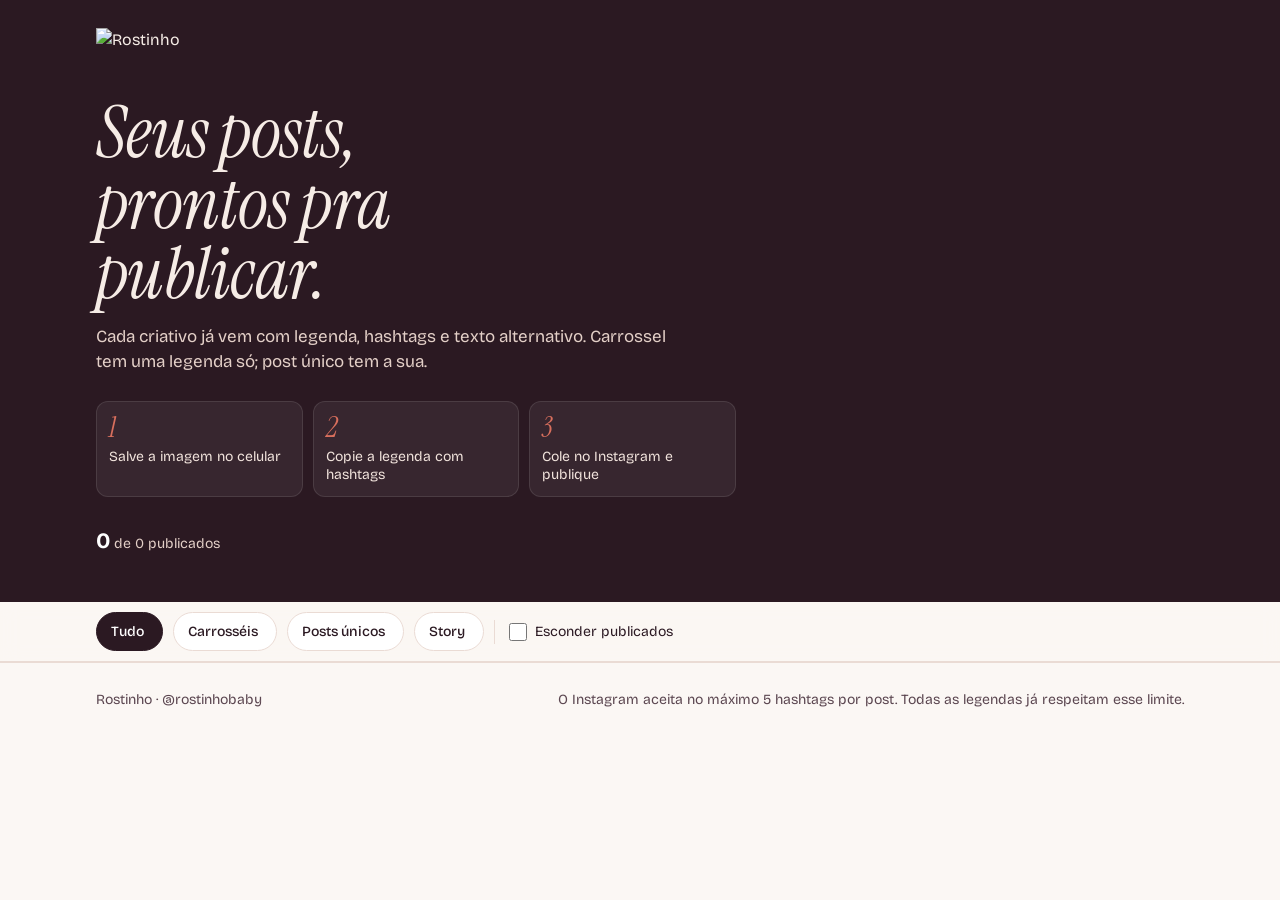
==== src/template.html @ 1737c858 "Central de posts do Rostinho Co-Authored-By: Claude Opus 5.5 <noreply@anthropic.com> Claude-Session:" ====
<!doctype html>
<html lang="pt-BR">
<head>
<meta charset="utf-8">
<meta name="viewport" content="width=device-width, initial-scale=1, viewport-fit=cover">
<title>Rostinho · Central de posts</title>
<meta name="description" content="Criativos do Rostinho com legenda, hashtags e download, prontos para publicar no Instagram.">
<meta name="robots" content="noindex">
<meta name="theme-color" content="#2b1922">
<link rel="icon" type="image/png" href="assets/favicon.png">
<link rel="apple-touch-icon" href="assets/icon-180.png">
<meta property="og:title" content="Rostinho · Central de posts">
<meta property="og:description" content="Baixe o criativo, copie a legenda e publique.">
<meta property="og:image" content="img/web/rostinho-02-lancamento.webp">
<link rel="preconnect" href="https://fonts.googleapis.com">
<link rel="preconnect" href="https://fonts.gstatic.com" crossorigin>
<link href="https://fonts.googleapis.com/css2?family=Bricolage+Grotesque:opsz,wght@12..96,400;12..96,500;12..96,700;12..96,800&family=Instrument+Serif:ital@0;1&display=swap" rel="stylesheet">
<style>
:root{
  --ink:#2b1922; --ink-soft:#5b4650; --coral:#d86f5d; --coral-deep:#b8523f;
  --blush:#f3e4de; --paper:#fbf7f4; --card:#ffffff; --line:#eadbd4;
  --lav:#e3ddf0; --butter:#f1e5cb; --sky:#dfe7f0; --cream:#f2ebe2;
  --ok:#3f7a5a;
  --radius-xl:28px; --radius-lg:18px; --radius-md:12px;
  --sans:"Bricolage Grotesque", system-ui, -apple-system, "Segoe UI", sans-serif;
  --serif:"Instrument Serif", Georgia, serif;
}
*{box-sizing:border-box}
html{-webkit-text-size-adjust:100%}
body{margin:0;background:var(--paper);color:var(--ink);font-family:var(--sans);font-size:16px;line-height:1.5;-webkit-font-smoothing:antialiased}
img{display:block;max-width:100%}
button{font:inherit;color:inherit}
:focus-visible{outline:3px solid var(--coral);outline-offset:2px;border-radius:8px}
.wrap{max-width:1120px;margin:0 auto;padding:0 16px}

/* ---------- topo ---------- */
.hero{background:var(--ink);color:#f6ece6;padding:28px 0 34px;position:relative;overflow:hidden}
.hero .wrap{position:relative}
.hero-logo{width:min(260px,62vw);height:auto}
.hero h1{font-family:var(--serif);font-style:italic;font-weight:400;font-size:clamp(38px,8vw,72px);line-height:.98;letter-spacing:-.01em;margin:26px 0 14px;max-width:14ch}
.hero p.lead{margin:0;max-width:52ch;color:#e3cfc7;font-size:17px}
.steps{list-style:none;padding:0;margin:26px 0 0;display:grid;grid-template-columns:repeat(3,minmax(0,1fr));gap:10px;max-width:640px}
.steps li{background:rgba(255,255,255,.06);border:1px solid rgba(255,255,255,.1);border-radius:var(--radius-md);padding:12px 12px 12px;font-size:14px;line-height:1.3;color:#f1e3dc}
.steps b{display:block;font-family:var(--serif);font-style:italic;font-weight:400;font-size:28px;line-height:1;color:var(--coral);margin-bottom:6px}

.progress{margin-top:28px;max-width:640px}
.progress-top{display:flex;justify-content:space-between;align-items:baseline;gap:12px;font-size:14px;color:#e3cfc7}
.progress-top strong{font-size:22px;color:#fff;font-weight:700}
.dots{display:flex;flex-wrap:wrap;gap:6px;margin-top:10px}
.dots span{width:18px;height:18px;border-radius:50%;background:rgba(255,255,255,.12);transition:background .25s,transform .25s}
.dots span.on{background:var(--coral);transform:scale(1.08)}

/* ---------- barra de filtros ---------- */
.bar{position:sticky;top:0;z-index:20;background:rgba(251,247,244,.92);backdrop-filter:saturate(1.4) blur(10px);-webkit-backdrop-filter:saturate(1.4) blur(10px);border-bottom:1px solid var(--line)}
.bar .wrap{display:flex;align-items:center;gap:10px;padding-top:10px;padding-bottom:10px;overflow-x:auto;scrollbar-width:none}
.bar .wrap::-webkit-scrollbar{display:none}
.chip{flex:none;border:1.5px solid var(--line);background:var(--card);border-radius:999px;padding:8px 14px;font-size:14px;font-weight:500;cursor:pointer;white-space:nowrap}
.chip[aria-pressed="true"]{background:var(--ink);border-color:var(--ink);color:#fff}
.chip .n{opacity:.6;margin-left:4px;font-weight:400}
.sep{flex:none;width:1px;height:24px;background:var(--line)}
.toggle{flex:none;display:flex;align-items:center;gap:8px;font-size:14px;cursor:pointer;white-space:nowrap;padding:6px 4px}
.toggle input{width:18px;height:18px;accent-color:var(--coral);margin:0}

/* ---------- seções ---------- */
main{padding-bottom:80px}
.section{padding-top:44px}
.section-head{display:flex;align-items:baseline;gap:12px;flex-wrap:wrap;margin-bottom:18px}
.section-head h2{font-size:clamp(26px,5vw,38px);line-height:1.05;letter-spacing:-.025em;font-weight:800;margin:0}
.section-head .count{font-family:var(--serif);font-style:italic;font-size:22px;color:var(--coral)}
.section.empty{display:none}

/* ---------- post ---------- */
.post{background:var(--card);border-radius:var(--radius-xl);border:1px solid var(--line);display:grid;grid-template-columns:minmax(0,1fr);overflow:hidden;margin-bottom:22px}
.post[hidden]{display:none}
@media (min-width:860px){
  .post{grid-template-columns:minmax(0,46%) minmax(0,1fr)}
  .post .media{border-right:1px solid var(--line)}
}
.post.is-done .media{opacity:.55}
.post.is-done .done-flag{display:inline-flex}

.media{position:relative;padding:18px;display:flex;flex-direction:column;justify-content:center;gap:12px;transition:background .3s}
.track{display:flex;overflow-x:auto;scroll-snap-type:x mandatory;gap:12px;border-radius:var(--radius-lg);scrollbar-width:none;overscroll-behavior-x:contain}
.track::-webkit-scrollbar{display:none}
.slide{flex:0 0 100%;scroll-snap-align:center;position:relative}
.slide img{width:100%;height:auto;border-radius:var(--radius-lg);box-shadow:0 1px 0 rgba(43,25,34,.06),0 12px 30px -18px rgba(43,25,34,.45);background:#eee}
.post.story .slide img{max-height:72vh;width:auto;margin:0 auto}
.slide-dl{position:absolute;right:10px;top:10px;width:38px;height:38px;border-radius:50%;border:0;background:rgba(255,255,255,.92);display:grid;place-items:center;cursor:pointer;box-shadow:0 4px 14px -6px rgba(0,0,0,.4)}
.slide-dl svg{width:18px;height:18px}
.nav{display:flex;align-items:center;justify-content:space-between;gap:10px}
.nav .pager{display:flex;gap:6px;align-items:center}
.nav .pager i{width:7px;height:7px;border-radius:50%;background:rgba(43,25,34,.22);transition:width .2s,background .2s}
.nav .pager i.cur{width:20px;border-radius:4px;background:var(--ink)}
.nav .ctr{font-size:13px;font-weight:700;min-width:36px}
.nav .arrows{display:flex;gap:6px}
.nav .arrows button{width:38px;height:38px;border-radius:50%;border:0;background:var(--ink);color:#fff;cursor:pointer;display:grid;place-items:center}
.nav .arrows button:disabled{opacity:.25;cursor:default}
.nav .arrows svg{width:16px;height:16px}
.post.single .nav, .post.story .nav{display:none}
.media.dark .ctr{color:#fff}
.media.dark .nav .pager i{background:rgba(255,255,255,.3)}
.media.dark .nav .pager i.cur{background:#fff}
.media.dark .nav .arrows button{background:#fff;color:var(--ink)}

.body{padding:22px 20px 22px;display:flex;flex-direction:column;gap:14px;min-width:0}
@media (min-width:860px){.body{padding:30px 30px 28px}}
.meta{display:flex;flex-wrap:wrap;gap:8px;align-items:center}
.tag{display:inline-flex;align-items:center;gap:6px;border-radius:999px;padding:4px 11px;font-size:13px;font-weight:500;background:var(--blush)}
.tag.order{background:var(--ink);color:#fff;font-weight:700}
.tag.carousel{background:var(--lav)}
.tag.story{background:var(--butter)}
.done-flag{display:none;background:#e3efe7;color:var(--ok)}
.post h3{margin:0;font-size:clamp(26px,4.4vw,34px);line-height:1.05;letter-spacing:-.025em;font-weight:800}
.goal{margin:-6px 0 0;font-family:var(--serif);font-style:italic;font-size:20px;color:var(--coral-deep);line-height:1.2}
.note{background:#fff4e6;border:1px solid #f1d7b3;border-radius:var(--radius-md);padding:10px 12px;font-size:14px}
.tip{background:var(--blush);border-radius:var(--radius-md);padding:12px 14px;font-size:14px;line-height:1.45}

.caption-box{border:1.5px solid var(--line);border-radius:var(--radius-lg);background:var(--paper);position:relative}
.caption-label{display:flex;justify-content:space-between;align-items:center;gap:8px;padding:10px 14px 0;font-size:13px;color:var(--ink-soft)}
.caption-label .edited{display:none;align-items:center;gap:6px}
.caption-box.is-edited .edited{display:inline-flex}
.link-btn{border:0;background:none;padding:0;color:var(--coral-deep);font-weight:700;font-size:13px;cursor:pointer;text-decoration:underline;text-underline-offset:2px}
.caption{white-space:pre-wrap;word-wrap:break-word;padding:8px 14px 12px;font-size:15.5px;line-height:1.55;max-height:9.3em;overflow:hidden;outline:none;-webkit-mask-image:linear-gradient(#000 70%,transparent);mask-image:linear-gradient(#000 70%,transparent)}
.caption-box.open .caption{max-height:none;-webkit-mask-image:none;mask-image:none}
.caption:focus{background:#fff;border-radius:0 0 var(--radius-lg) var(--radius-lg)}
.caption-foot{display:flex;justify-content:space-between;align-items:center;gap:10px;flex-wrap:wrap;padding:0 14px 12px}
.more{border:0;background:none;padding:4px 0;font-weight:700;font-size:14px;cursor:pointer;color:var(--ink)}
.chars{font-size:12.5px;color:var(--ink-soft)}
.hashtags{padding:0 14px 14px;color:var(--coral-deep);font-weight:500;font-size:15px;word-spacing:4px}

.actions{display:grid;grid-template-columns:1fr 1fr;gap:10px}
.btn{display:inline-flex;align-items:center;justify-content:center;gap:9px;min-height:52px;padding:10px 16px;border-radius:16px;border:0;font-size:16px;font-weight:700;cursor:pointer;text-decoration:none;transition:transform .12s,background .2s}
.btn:active{transform:scale(.98)}
.btn svg{width:20px;height:20px;flex:none}
.btn.primary{background:var(--ink);color:#fff}
.btn.accent{background:var(--coral);color:#fff}
.btn.ready{background:var(--ok)}
.btn[aria-busy="true"]{opacity:.7;cursor:progress}
.minor{display:flex;flex-wrap:wrap;gap:8px 16px;align-items:center;font-size:14px}
.minor button,.minor a{border:0;background:none;padding:6px 0;font-weight:500;font-size:14px;color:var(--ink);cursor:pointer;text-decoration:underline;text-decoration-color:var(--line);text-underline-offset:4px;text-decoration-thickness:2px}
.minor button:hover,.minor a:hover{text-decoration-color:var(--coral)}
.done-row{display:flex;align-items:center;gap:10px;border-top:1px solid var(--line);padding-top:14px;font-weight:500;cursor:pointer}
.done-row input{width:22px;height:22px;accent-color:var(--ok);margin:0;flex:none}

.empty-state{display:none;text-align:center;padding:60px 16px}
.empty-state.show{display:block}
.empty-state p{font-family:var(--serif);font-style:italic;font-size:30px;margin:0 0 6px}

footer{border-top:1px solid var(--line);padding:26px 0 40px;font-size:14px;color:var(--ink-soft)}
footer .wrap{display:flex;flex-wrap:wrap;gap:12px 24px;justify-content:space-between}

.toast{position:fixed;left:50%;bottom:calc(18px + env(safe-area-inset-bottom));transform:translate(-50%,30px);background:var(--ink);color:#fff;padding:12px 18px;border-radius:14px;font-weight:500;font-size:15px;opacity:0;pointer-events:none;transition:opacity .2s,transform .2s;z-index:50;max-width:calc(100% - 32px);text-align:center;box-shadow:0 12px 30px -10px rgba(0,0,0,.45)}
.toast.show{opacity:1;transform:translate(-50%,0)}

@media (max-width:600px){
  .hero{padding:22px 0 24px}
  .hero-logo{width:180px}
  .hero h1{font-size:40px;margin:18px 0 10px}
  .hero p.lead{font-size:15px}
  .steps{margin-top:18px;gap:8px}
  .steps li{font-size:13px;padding:9px 10px}
  .steps b{font-size:22px;margin-bottom:2px}
  .progress{margin-top:18px}
  .dots{gap:5px}.dots span{width:13px;height:13px}
  .section{padding-top:32px}
  .media{padding:12px}
  .body{padding:18px 16px 18px}
}
@media (max-width:420px){
  .actions{grid-template-columns:1fr}
}
@media (prefers-reduced-motion:reduce){*{transition:none!important;scroll-behavior:auto!important}}
</style>
</head>
<body>

<header class="hero">
  <div class="wrap">
    <img class="hero-logo" src="assets/logo-light.png" alt="Rostinho" width="762" height="130">
    <h1>Seus posts, prontos pra publicar.</h1>
    <p class="lead">Cada criativo já vem com legenda, hashtags e texto alternativo. Carrossel tem uma legenda só; post único tem a sua.</p>
    <ol class="steps" aria-label="Como publicar">
      <li><b>1</b>Salve a imagem no celular</li>
      <li><b>2</b>Copie a legenda com hashtags</li>
      <li><b>3</b>Cole no Instagram e publique</li>
    </ol>
    <div class="progress" aria-live="polite">
      <div class="progress-top"><span><strong id="doneCount">0</strong> de <span id="totalCount">0</span> publicados</span><button class="link-btn" id="resetBtn" style="color:#f0b3a6" hidden>Desmarcar todos</button></div>
      <div class="dots" id="dots" aria-hidden="true"></div>
    </div>
  </div>
</header>

<nav class="bar" aria-label="Filtros">
  <div class="wrap">
    <button class="chip" data-filter="all" aria-pressed="true">Tudo<span class="n" data-n="all"></span></button>
    <button class="chip" data-filter="carousel" aria-pressed="false">Carrosséis<span class="n" data-n="carousel"></span></button>
    <button class="chip" data-filter="single" aria-pressed="false">Posts únicos<span class="n" data-n="single"></span></button>
    <button class="chip" data-filter="story" aria-pressed="false">Story<span class="n" data-n="story"></span></button>
    <span class="sep" aria-hidden="true"></span>
    <label class="toggle"><input type="checkbox" id="hideDone">Esconder publicados</label>
  </div>
</nav>

<main class="wrap" id="app"></main>
<div class="wrap"><div class="empty-state" id="emptyState"><p>Tudo publicado por aqui.</p><span>Desmarque “Esconder publicados” para ver os posts de novo.</span></div></div>

<footer>
  <div class="wrap">
    <span>Rostinho · @rostinhobaby</span>
    <span>O Instagram aceita no máximo 5 hashtags por post. Todas as legendas já respeitam esse limite.</span>
  </div>
</footer>

<div class="toast" id="toast" role="status" aria-live="polite"></div>

<script id="data" type="application/json">__DATA__</script>
<script>
(function(){
  "use strict";
  var DATA = JSON.parse(document.getElementById("data").textContent);
  var POSTS = DATA.posts, SECTIONS = DATA.sections;
  var KEY_DONE = "rostinho.done.v1", KEY_EDIT = "rostinho.edits.v1";

  /* ---------- armazenamento local (opcional) ---------- */
  function load(k){ try{ return JSON.parse(localStorage.getItem(k)) || {}; }catch(e){ return {}; } }
  function save(k,v){ try{ localStorage.setItem(k, JSON.stringify(v)); }catch(e){} }
  var done = load(KEY_DONE), edits = load(KEY_EDIT);

  /* ---------- ícones ---------- */
  var I = {
    down:'<svg viewBox="0 0 24 24" fill="none" stroke="currentColor" stroke-width="2.2" stroke-linecap="round" stroke-linejoin="round"><path d="M12 4v11"/><path d="m7 10 5 5 5-5"/><path d="M5 20h14"/></svg>',
    copy:'<svg viewBox="0 0 24 24" fill="none" stroke="currentColor" stroke-width="2.2" stroke-linecap="round" stroke-linejoin="round"><rect x="8" y="8" width="12" height="12" rx="3"/><path d="M16 8V6a2 2 0 0 0-2-2H6a2 2 0 0 0-2 2v8a2 2 0 0 0 2 2h2"/></svg>',
    check:'<svg viewBox="0 0 24 24" fill="none" stroke="currentColor" stroke-width="2.6" stroke-linecap="round" stroke-linejoin="round"><path d="m5 12 5 5 9-10"/></svg>',
    prev:'<svg viewBox="0 0 24 24" fill="none" stroke="currentColor" stroke-width="2.6" stroke-linecap="round" stroke-linejoin="round"><path d="m15 5-7 7 7 7"/></svg>',
    next:'<svg viewBox="0 0 24 24" fill="none" stroke="currentColor" stroke-width="2.6" stroke-linecap="round" stroke-linejoin="round"><path d="m9 5 7 7-7 7"/></svg>'
  };

  function esc(s){ return String(s).replace(/[&<>"']/g,function(c){return {"&":"&amp;","<":"&lt;",">":"&gt;",'"':"&quot;","'":"&#39;"}[c];}); }
  function captionOf(p){ return edits[p.id] != null ? edits[p.id] : p.caption; }
  function fullText(p){ var c = captionOf(p).trim(); return p.hashtags.length ? c + "\n\n" + p.hashtags.join(" ") : c; }
  function plural(n, a, b){ return n + " " + (n === 1 ? a : b); }
  function fileName(path){ return path.split("/").pop(); }
  function mb(bytes){ return (bytes/1048576).toFixed(1).replace(".", ",") + " MB"; }

  /* ---------- toast ---------- */
  var toastEl = document.getElementById("toast"), toastT;
  function toast(msg){ toastEl.textContent = msg; toastEl.classList.add("show"); clearTimeout(toastT); toastT = setTimeout(function(){ toastEl.classList.remove("show"); }, 2400); }

  /* ---------- copiar ---------- */
  function copy(text, msg){
    function fallback(){
      var ta = document.createElement("textarea"); ta.value = text; ta.setAttribute("readonly",""); ta.style.position="fixed"; ta.style.opacity="0";
      document.body.appendChild(ta); ta.select(); ta.setSelectionRange(0, text.length);
      var ok = false; try{ ok = document.execCommand("copy"); }catch(e){}
      document.body.removeChild(ta);
      toast(ok ? msg : "Não deu para copiar. Selecione o texto e copie manualmente.");
    }
    if (navigator.clipboard && window.isSecureContext){
      navigator.clipboard.writeText(text).then(function(){ toast(msg); }, fallback);
    } else fallback();
  }

  /* ---------- salvar imagens ---------- */
  var isTouch = window.matchMedia("(pointer:coarse)").matches;
  var blobCache = {};
  function getFiles(paths){
    return Promise.all(paths.map(function(path){
      if (blobCache[path]) return blobCache[path];
      return fetch(path).then(function(r){ if(!r.ok) throw new Error("http"); return r.blob(); }).then(function(b){
        var f = new File([b], fileName(path), {type: b.type || "image/png"}); blobCache[path] = f; return f;
      });
    }));
  }
  function anchorDownload(href, name){
    var a = document.createElement("a"); a.href = href; a.download = name || ""; a.rel = "noopener";
    document.body.appendChild(a); a.click(); a.remove();
  }
  function canShareFiles(files){ try{ return !!(navigator.canShare && navigator.canShare({files: files})); }catch(e){ return false; } }

  function saveImages(paths, btn, zip){
    // Computador: baixa direto (carrossel vai em .zip)
    if (!isTouch){
      if (zip && paths.length > 1){ anchorDownload(zip, fileName(zip)); toast("Baixando o carrossel em .zip"); }
      else { paths.forEach(function(p,i){ setTimeout(function(){ anchorDownload(p, fileName(p)); }, i*350); }); toast(paths.length > 1 ? "Baixando " + paths.length + " imagens" : "Baixando a imagem"); }
      return;
    }
    // Celular: abre a folha de compartilhamento para "Salvar imagem"
    var label = btn.querySelector("span").textContent;
    if (btn.dataset.ready === "1"){
      share(paths, btn, label); return;
    }
    btn.setAttribute("aria-busy","true"); btn.querySelector("span").textContent = "Preparando…";
    getFiles(paths).then(function(files){
      btn.removeAttribute("aria-busy");
      if (!canShareFiles(files)){
        btn.querySelector("span").textContent = btn.dataset.label;
        paths.forEach(function(p,i){ setTimeout(function(){ anchorDownload(p, fileName(p)); }, i*400); });
        toast("Download iniciado");
        return;
      }
      navigator.share({files: files}).then(function(){
        resetBtn(btn); toast(paths.length > 1 ? "Pronto! Escolha “Salvar " + paths.length + " imagens”." : "Pronto! Escolha “Salvar imagem”.");
      }).catch(function(err){
        if (err && err.name === "NotAllowedError"){
          // o navegador pediu um toque novo: deixa o botão pronto
          btn.dataset.ready = "1"; btn.classList.add("ready"); btn.querySelector("span").textContent = "Toque para salvar";
        } else resetBtn(btn);
      });
    }).catch(function(){
      resetBtn(btn); btn.removeAttribute("aria-busy");
      toast("Não consegui carregar a imagem. Verifique a internet e tente de novo.");
    });
  }
  function share(paths, btn){
    var files = paths.map(function(p){ return blobCache[p]; });
    navigator.share({files: files}).then(function(){ resetBtn(btn); toast("Imagem enviada para salvar"); }).catch(function(){ resetBtn(btn); });
  }
  function resetBtn(btn){ btn.dataset.ready = ""; btn.classList.remove("ready"); btn.querySelector("span").textContent = btn.dataset.label; }

  /* ---------- render ---------- */
  var app = document.getElementById("app");
  var html = "";
  SECTIONS.forEach(function(sec){
    var list = POSTS.filter(function(p){ return p.section === sec.id; });
    if (!list.length) return;
    var feed = list.filter(function(p){ return p.type !== "story"; }).length;
    var st = list.length - feed;
    var countTxt = list[0].type === "carousel" && list.length === 1 ? plural(list[0].slides.length, "imagem", "imagens") + ", 1 legenda" : plural(feed, "post", "posts") + (st ? " + " + plural(st, "story", "stories") : "");
    html += '<section class="section" data-section="'+sec.id+'"><div class="section-head"><h2>'+esc(sec.title)+'</h2><span class="count">'+countTxt+'</span></div>';
    list.forEach(function(p){ html += card(p); });
    html += "</section>";
  });
  app.innerHTML = html;

  function card(p){
    var n = p.slides.length, isCar = p.type === "carousel", isStory = p.type === "story";
    var typeTag = isCar ? '<span class="tag carousel">Carrossel · '+n+' imagens</span>' : isStory ? '<span class="tag story">Story 9:16</span>' : '<span class="tag">Post único</span>';
    var slides = p.slides.map(function(s,i){
      return '<div class="slide" data-bg="'+s.bg+'"><img src="'+s.web+'" width="'+s.w+'" height="'+s.h+'" loading="lazy" decoding="async" alt="'+(n>1? "Imagem "+(i+1)+" de "+n : esc(p.title))+'">'+
        (n>1 ? '<button class="slide-dl" data-act="slide" data-i="'+i+'" aria-label="Salvar só a imagem '+(i+1)+'">'+I.down+'</button>' : '')+'</div>';
    }).join("");
    var pager = isCar ? p.slides.map(function(_,i){ return '<i'+(i===0?' class="cur"':'')+'></i>'; }).join("") : "";
    var saveLabel = n > 1 ? "Salvar " + n + " imagens" : "Salvar imagem";
    var size = p.slides.reduce(function(a,s){ return a + s.bytes; }, 0);
    var editedCls = edits[p.id] != null ? " is-edited" : "";

    var textBlock;
    if (isStory){
      textBlock =
        '<div class="tip">'+esc(p.storyTip)+'</div>'+
        '<div class="caption-box open"><div class="caption-label"><span>Texto do sticker de link</span></div><div class="caption" style="font-weight:700;font-size:18px">'+esc(p.caption)+'</div></div>';
    } else {
      textBlock =
        '<div class="caption-box'+editedCls+'">'+
          '<div class="caption-label"><span>Legenda <span class="edit-hint">· toque no texto para editar</span></span><span class="edited">editada · <button class="link-btn" data-act="restore">desfazer</button></span></div>'+
          '<div class="caption" contenteditable="plaintext-only" spellcheck="true" aria-label="Legenda de '+esc(p.title)+'">'+esc(captionOf(p))+'</div>'+
          '<div class="caption-foot"><button class="more" data-act="more" aria-expanded="false">Ler legenda inteira</button><span class="chars"></span></div>'+
          '<div class="hashtags">'+esc(p.hashtags.join(" "))+'</div>'+
        '</div>';
    }

    var copyLabel = isStory ? "Copiar texto" : "Copiar legenda";
    var minor = [];
    if (!isStory) minor.push('<button data-act="tags">Copiar só as hashtags</button>');
    minor.push('<button data-act="alt">Copiar texto alternativo</button>');
    if (p.zip) minor.push('<a href="'+p.zip+'" download>Baixar .zip ('+mb(size)+')</a>');

    return '<article class="post '+p.type+(done[p.id] ? " is-done" : "")+'" id="'+p.id+'" data-id="'+p.id+'" data-type="'+p.type+'">'+
      '<div class="media" style="background:'+p.slides[0].bg+'">'+
        '<div class="track" tabindex="0" aria-label="Pré-visualização">'+slides+'</div>'+
        '<div class="nav"><span class="ctr">1/'+n+'</span><span class="pager">'+pager+'</span><span class="arrows"><button data-act="prev" aria-label="Imagem anterior" disabled>'+I.prev+'</button><button data-act="next" aria-label="Próxima imagem">'+I.next+'</button></span></div>'+
      '</div>'+
      '<div class="body">'+
        '<div class="meta"><span class="tag order">'+esc(p.order)+'</span>'+typeTag+'<span class="tag done-flag">'+I.check.replace('<svg','<svg width="14" height="14"')+'Publicado</span></div>'+
        '<h3>'+esc(p.title)+'</h3>'+
        '<p class="goal">'+esc(p.goal)+'</p>'+
        (p.note ? '<div class="note">'+esc(p.note)+'</div>' : '')+
        textBlock+
        '<div class="actions">'+
          '<button class="btn primary" data-act="save" data-label="'+saveLabel+'">'+I.down+'<span>'+saveLabel+'</span></button>'+
          '<button class="btn accent" data-act="copy">'+I.copy+'<span>'+copyLabel+'</span></button>'+
        '</div>'+
        '<div class="minor">'+minor.join("")+'</div>'+
        '<label class="done-row"><input type="checkbox" data-act="done"'+(done[p.id]?" checked":"")+'>Já publiquei este '+(isStory ? "story" : "post")+'</label>'+
      '</div>'+
    '</article>';
  }

  var byId = {}; POSTS.forEach(function(p){ byId[p.id] = p; });

  /* ---------- contadores e progresso ---------- */
  var dotsEl = document.getElementById("dots");
  dotsEl.innerHTML = POSTS.map(function(p){ return '<span data-dot="'+p.id+'"></span>'; }).join("");
  document.getElementById("totalCount").textContent = POSTS.length;
  ["all","carousel","single","story"].forEach(function(t){
    var c = t === "all" ? POSTS.length : POSTS.filter(function(p){ return p.type === t; }).length;
    var el = document.querySelector('[data-n="'+t+'"]'); if (el) el.textContent = c;
  });
  function updateProgress(){
    var c = 0;
    POSTS.forEach(function(p){ var on = !!done[p.id]; if (on) c++; var d = dotsEl.querySelector('[data-dot="'+p.id+'"]'); d.classList.toggle("on", on); });
    document.getElementById("doneCount").textContent = c;
    document.getElementById("resetBtn").hidden = c === 0;
  }
  updateProgress();

  /* ---------- legenda: tamanho e expandir ---------- */
  function updateChars(art){
    var p = byId[art.dataset.id], el = art.querySelector(".chars"); if (!el) return;
    var len = fullText(p).length;
    el.textContent = len + " / 2.200 caracteres";
    el.style.color = len > 2200 ? "#b3261e" : "";
  }
  document.querySelectorAll(".post").forEach(function(art){
    updateChars(art);
    var cap = art.querySelector(".caption-box:not(.open) .caption");
    if (cap && cap.scrollHeight <= cap.clientHeight + 4){ art.querySelector(".caption-box").classList.add("open"); var m = art.querySelector('[data-act="more"]'); if (m) m.hidden = true; }
  });
  // navegadores sem plaintext-only
  var probe = document.createElement("div"); probe.contentEditable = "plaintext-only";
  if (probe.contentEditable !== "plaintext-only") document.querySelectorAll('.caption[contenteditable]').forEach(function(c){ c.contentEditable = "true"; });

  app.addEventListener("input", function(e){
    var cap = e.target.closest(".caption"); if (!cap) return;
    var art = cap.closest(".post"), p = byId[art.dataset.id];
    var val = cap.innerText.replace(/ /g," ");
    if (val.trim() === p.caption.trim()) delete edits[p.id]; else edits[p.id] = val;
    save(KEY_EDIT, edits);
    art.querySelector(".caption-box").classList.toggle("is-edited", edits[p.id] != null);
    updateChars(art);
  });
  app.addEventListener("focusin", function(e){
    var cap = e.target.closest(".caption"); if (!cap) return;
    var box = cap.closest(".caption-box"); box.classList.add("open");
    var m = box.querySelector('[data-act="more"]'); if (m){ m.textContent = "Recolher legenda"; m.setAttribute("aria-expanded","true"); }
  });

  /* ---------- carrossel ---------- */
  function setupTrack(art){
    var track = art.querySelector(".track"), slides = track.children, n = slides.length;
    var media = art.querySelector(".media"), ctr = art.querySelector(".ctr"), pager = art.querySelectorAll(".pager i");
    var prev = art.querySelector('[data-act="prev"]'), next = art.querySelector('[data-act="next"]');
    function idx(){ return Math.round(track.scrollLeft / (track.clientWidth + 12)); }
    function sync(){
      var i = Math.max(0, Math.min(n-1, idx()));
      ctr.textContent = (i+1) + "/" + n;
      pager.forEach(function(d,k){ d.classList.toggle("cur", k === i); });
      prev.disabled = i === 0; next.disabled = i === n-1;
      paint(media, slides[i].dataset.bg);
    }
    var t; track.addEventListener("scroll", function(){ clearTimeout(t); t = setTimeout(sync, 60); }, {passive:true});
    track._go = function(d){ var i = Math.max(0, Math.min(n-1, idx()+d)); track.scrollTo({left: i*(track.clientWidth+12), behavior:"smooth"}); };
    track.addEventListener("keydown", function(e){ if (e.key === "ArrowRight"){ e.preventDefault(); track._go(1); } if (e.key === "ArrowLeft"){ e.preventDefault(); track._go(-1); } });
  }
  function paint(el, hex){ el.style.background = hex; var r=parseInt(hex.substr(1,2),16),g=parseInt(hex.substr(3,2),16),b=parseInt(hex.substr(5,2),16); el.classList.toggle("dark", (0.299*r+0.587*g+0.114*b) < 110); }
  document.querySelectorAll(".post").forEach(function(a){ var m=a.querySelector(".media"); paint(m, a.querySelector(".slide").dataset.bg); });
  document.querySelectorAll(".post.carousel").forEach(setupTrack);

  /* ---------- ações ---------- */
  app.addEventListener("click", function(e){
    var el = e.target.closest("[data-act]"); if (!el) return;
    var art = el.closest(".post"), p = byId[art.dataset.id], act = el.dataset.act;
    if (act === "copy"){ copy(fullText(p), p.type === "story" ? "Texto do sticker copiado" : "Legenda copiada. Agora é só colar no Instagram."); }
    else if (act === "tags"){ copy(p.hashtags.join(" "), "Hashtags copiadas"); }
    else if (act === "alt"){ copy(p.alt, "Texto alternativo copiado"); }
    else if (act === "save"){ saveImages(p.slides.map(function(s){ return s.full; }), el, p.zip); }
    else if (act === "slide"){ var s = p.slides[+el.dataset.i]; if (isTouch && navigator.share){ getFiles([s.full]).then(function(f){ if (canShareFiles(f)) navigator.share({files:f}).catch(function(){}); else anchorDownload(s.full, fileName(s.full)); }); } else anchorDownload(s.full, fileName(s.full)); }
    else if (act === "prev"){ art.querySelector(".track")._go(-1); }
    else if (act === "next"){ art.querySelector(".track")._go(1); }
    else if (act === "more"){
      var box = art.querySelector(".caption-box"), open = box.classList.toggle("open");
      el.textContent = open ? "Recolher legenda" : "Ler legenda inteira"; el.setAttribute("aria-expanded", open);
      if (!open) box.scrollIntoView({block:"nearest"});
    }
    else if (act === "restore"){
      delete edits[p.id]; save(KEY_EDIT, edits);
      art.querySelector(".caption").textContent = p.caption;
      art.querySelector(".caption-box").classList.remove("is-edited"); updateChars(art); toast("Legenda original de volta");
    }
  });
  app.addEventListener("change", function(e){
    if (e.target.dataset.act !== "done") return;
    var art = e.target.closest(".post"), id = art.dataset.id;
    if (e.target.checked) done[id] = Date.now(); else delete done[id];
    save(KEY_DONE, done); art.classList.toggle("is-done", e.target.checked); updateProgress(); applyFilter();
    if (e.target.checked) toast("Marcado como publicado");
  });
  document.getElementById("resetBtn").addEventListener("click", function(){
    done = {}; save(KEY_DONE, done);
    document.querySelectorAll('[data-act="done"]').forEach(function(c){ c.checked = false; });
    document.querySelectorAll(".post").forEach(function(a){ a.classList.remove("is-done"); });
    updateProgress(); applyFilter(); toast("Todos desmarcados");
  });

  /* ---------- filtros ---------- */
  var filter = "all", hide = document.getElementById("hideDone");
  try{ var f0 = sessionStorage.getItem("rostinho.filter"); if (f0) filter = f0; hide.checked = sessionStorage.getItem("rostinho.hide") === "1"; }catch(e){}
  document.querySelectorAll(".chip").forEach(function(c){
    c.addEventListener("click", function(){ filter = c.dataset.filter; try{ sessionStorage.setItem("rostinho.filter", filter); }catch(e){} applyFilter(); });
  });
  hide.addEventListener("change", function(){ try{ sessionStorage.setItem("rostinho.hide", hide.checked ? "1" : "0"); }catch(e){} applyFilter(); });
  function applyFilter(){
    document.querySelectorAll(".chip").forEach(function(c){ c.setAttribute("aria-pressed", c.dataset.filter === filter); });
    var visible = 0;
    document.querySelectorAll(".post").forEach(function(a){
      var show = (filter === "all" || a.dataset.type === filter) && !(hide.checked && done[a.dataset.id]);
      a.hidden = !show; if (show) visible++;
    });
    document.querySelectorAll(".section").forEach(function(s){ s.classList.toggle("empty", !s.querySelector(".post:not([hidden])")); });
    document.getElementById("emptyState").classList.toggle("show", visible === 0);
  }
  applyFilter();
})();
</script>
</body>
</html>
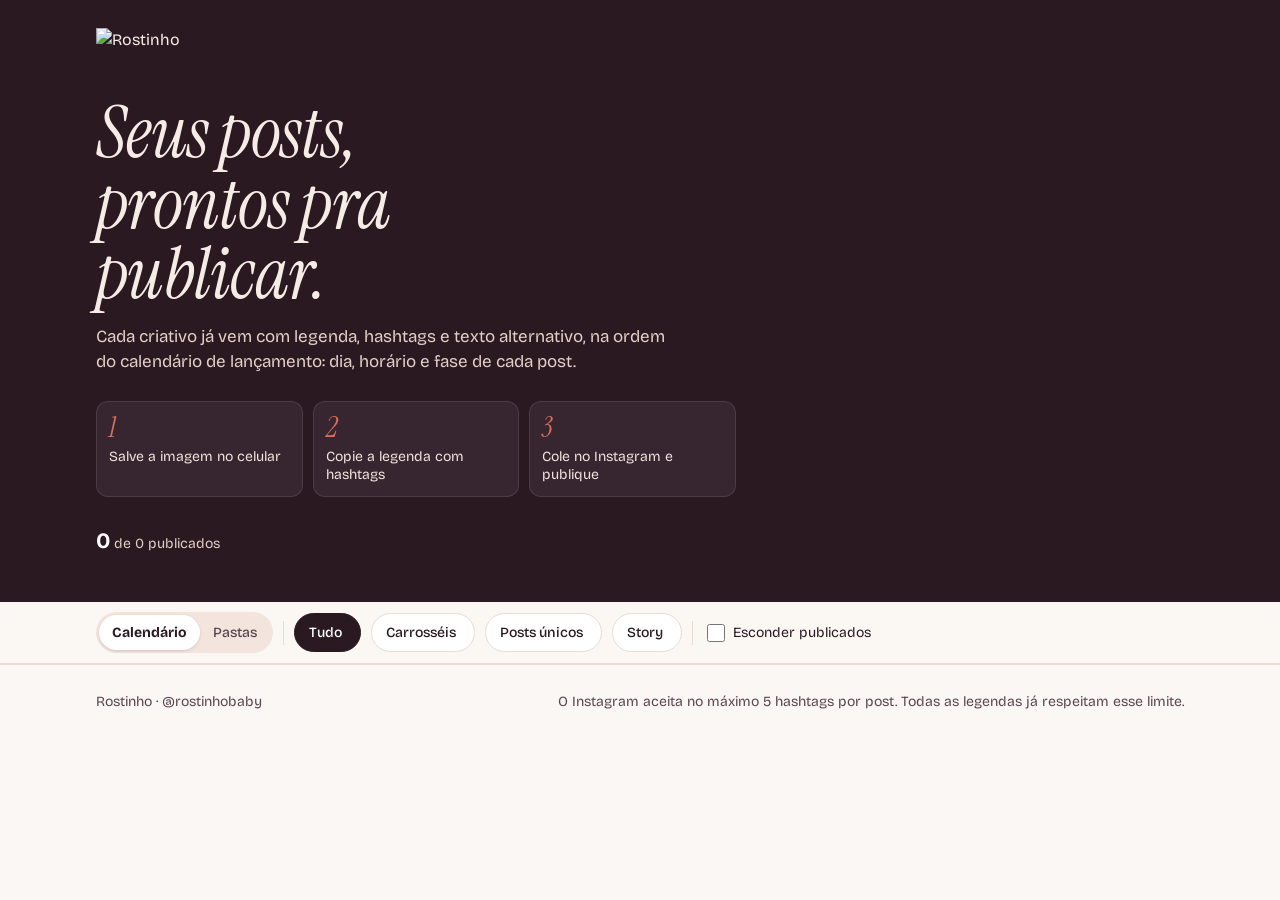
==== commit 443a4d57: "Calendário de lançamento: ordem, data e horário de cada post Co-Authored-By: Claude Opus 5.5 <norepl" ====
--- a/src/template.html
+++ b/src/template.html
@@ -57,13 +57,18 @@
 .chip{flex:none;border:1.5px solid var(--line);background:var(--card);border-radius:999px;padding:8px 14px;font-size:14px;font-weight:500;cursor:pointer;white-space:nowrap}
 .chip[aria-pressed="true"]{background:var(--ink);border-color:var(--ink);color:#fff}
 .chip .n{opacity:.6;margin-left:4px;font-weight:400}
+.seg{flex:none;display:inline-flex;background:var(--blush);border-radius:999px;padding:3px}
+.view-btn{border:0;background:none;border-radius:999px;padding:7px 13px;font-size:14px;font-weight:500;cursor:pointer;white-space:nowrap;color:var(--ink-soft)}
+.view-btn[aria-pressed="true"]{background:var(--card);color:var(--ink);font-weight:700;box-shadow:0 1px 3px rgba(43,25,34,.15)}
+.tag.when{background:var(--butter);font-weight:700}
+.tag.pin{background:#fde3dc;color:var(--coral-deep)}
 .sep{flex:none;width:1px;height:24px;background:var(--line)}
 .toggle{flex:none;display:flex;align-items:center;gap:8px;font-size:14px;cursor:pointer;white-space:nowrap;padding:6px 4px}
 .toggle input{width:18px;height:18px;accent-color:var(--coral);margin:0}
 
 /* ---------- seções ---------- */
 main{padding-bottom:80px}
-.section{padding-top:44px}
+.section{padding-top:44px;scroll-margin-top:64px}
 .section-head{display:flex;align-items:baseline;gap:12px;flex-wrap:wrap;margin-bottom:18px}
 .section-head h2{font-size:clamp(26px,5vw,38px);line-height:1.05;letter-spacing:-.025em;font-weight:800;margin:0}
 .section-head .count{font-family:var(--serif);font-style:italic;font-size:22px;color:var(--coral)}
@@ -178,7 +183,7 @@
   <div class="wrap">
     <img class="hero-logo" src="assets/logo-light.png" alt="Rostinho" width="762" height="130">
     <h1>Seus posts, prontos pra publicar.</h1>
-    <p class="lead">Cada criativo já vem com legenda, hashtags e texto alternativo. Carrossel tem uma legenda só; post único tem a sua.</p>
+    <p class="lead">Cada criativo já vem com legenda, hashtags e texto alternativo, na ordem do calendário de lançamento: dia, horário e fase de cada post.</p>
     <ol class="steps" aria-label="Como publicar">
       <li><b>1</b>Salve a imagem no celular</li>
       <li><b>2</b>Copie a legenda com hashtags</li>
@@ -193,6 +198,8 @@
 
 <nav class="bar" aria-label="Filtros">
   <div class="wrap">
+    <span class="seg" role="group" aria-label="Organizar por"><button class="view-btn" data-view="plan" aria-pressed="true">Calendário</button><button class="view-btn" data-view="folders" aria-pressed="false">Pastas</button></span>
+    <span class="sep" aria-hidden="true"></span>
     <button class="chip" data-filter="all" aria-pressed="true">Tudo<span class="n" data-n="all"></span></button>
     <button class="chip" data-filter="carousel" aria-pressed="false">Carrosséis<span class="n" data-n="carousel"></span></button>
     <button class="chip" data-filter="single" aria-pressed="false">Posts únicos<span class="n" data-n="single"></span></button>
@@ -320,18 +327,36 @@
 
   /* ---------- render ---------- */
   var app = document.getElementById("app");
-  var html = "";
-  SECTIONS.forEach(function(sec){
-    var list = POSTS.filter(function(p){ return p.section === sec.id; });
-    if (!list.length) return;
-    var feed = list.filter(function(p){ return p.type !== "story"; }).length;
-    var st = list.length - feed;
-    var countTxt = list[0].type === "carousel" && list.length === 1 ? plural(list[0].slides.length, "imagem", "imagens") + ", 1 legenda" : plural(feed, "post", "posts") + (st ? " + " + plural(st, "story", "stories") : "");
-    html += '<section class="section" data-section="'+sec.id+'"><div class="section-head"><h2>'+esc(sec.title)+'</h2><span class="count">'+countTxt+'</span></div>';
-    list.forEach(function(p){ html += card(p); });
-    html += "</section>";
-  });
-  app.innerHTML = html;
+  var PHASES = DATA.phases || [];
+  var VIEW = "plan";
+  try{ VIEW = localStorage.getItem("rostinho.view") || "plan"; }catch(e){}
+  function render(){
+    var html = "";
+    if (VIEW === "plan"){
+      var ordered = POSTS.slice().sort(function(a,b){ return a.plan.n - b.plan.n; });
+      PHASES.forEach(function(ph){
+        var list = ordered.filter(function(p){ return p.plan.phase === ph.id; });
+        if (!list.length) return;
+        html += '<section class="section" data-section="'+ph.id+'"><div class="section-head"><h2>'+esc(ph.title)+'</h2><span class="count">'+esc(ph.range)+' · '+esc(ph.goal)+'</span></div>';
+        list.forEach(function(p){ html += card(p); });
+        html += "</section>";
+      });
+    } else {
+      SECTIONS.forEach(function(sec){
+        var list = POSTS.filter(function(p){ return p.section === sec.id; });
+        if (!list.length) return;
+        var feed = list.filter(function(p){ return p.type !== "story"; }).length;
+        var st = list.length - feed;
+        var countTxt = list[0].type === "carousel" && list.length === 1 ? plural(list[0].slides.length, "imagem", "imagens") + ", 1 legenda" : plural(feed, "post", "posts") + (st ? " + " + plural(st, "story", "stories") : "");
+        html += '<section class="section" data-section="'+sec.id+'"><div class="section-head"><h2>'+esc(sec.title)+'</h2><span class="count">'+countTxt+'</span></div>';
+        list.forEach(function(p){ html += card(p); });
+        html += "</section>";
+      });
+    }
+    app.innerHTML = html;
+    document.querySelectorAll(".view-btn").forEach(function(b){ b.setAttribute("aria-pressed", b.dataset.view === VIEW); });
+    initCards();
+  }
 
   function card(p){
     var n = p.slides.length, isCar = p.type === "carousel", isStory = p.type === "story";
@@ -372,7 +397,7 @@
         '<div class="nav"><span class="ctr">1/'+n+'</span><span class="pager">'+pager+'</span><span class="arrows"><button data-act="prev" aria-label="Imagem anterior" disabled>'+I.prev+'</button><button data-act="next" aria-label="Próxima imagem">'+I.next+'</button></span></div>'+
       '</div>'+
       '<div class="body">'+
-        '<div class="meta"><span class="tag order">'+esc(p.order)+'</span>'+typeTag+'<span class="tag done-flag">'+I.check.replace('<svg','<svg width="14" height="14"')+'Publicado</span></div>'+
+        '<div class="meta">'+(p.plan ? '<span class="tag when">'+esc(p.plan.day)+' · '+esc(p.plan.time)+'</span>' : '')+'<span class="tag order">'+esc(p.order)+'</span>'+typeTag+(p.pin ? '<span class="tag pin">Fixar no perfil</span>' : '')+'<span class="tag done-flag">'+I.check.replace('<svg','<svg width="14" height="14"')+'Publicado</span></div>'+
         '<h3>'+esc(p.title)+'</h3>'+
         '<p class="goal">'+esc(p.goal)+'</p>'+
         (p.note ? '<div class="note">'+esc(p.note)+'</div>' : '')+
@@ -412,6 +437,7 @@
     el.textContent = len + " / 2.200 caracteres";
     el.style.color = len > 2200 ? "#b3261e" : "";
   }
+  function initCards(){
   document.querySelectorAll(".post").forEach(function(art){
     updateChars(art);
     var cap = art.querySelector(".caption-box:not(.open) .caption");
@@ -420,6 +446,9 @@
   // navegadores sem plaintext-only
   var probe = document.createElement("div"); probe.contentEditable = "plaintext-only";
   if (probe.contentEditable !== "plaintext-only") document.querySelectorAll('.caption[contenteditable]').forEach(function(c){ c.contentEditable = "true"; });
+  document.querySelectorAll(".post").forEach(function(a){ var m=a.querySelector(".media"); paint(m, a.querySelector(".slide").dataset.bg); });
+  document.querySelectorAll(".post.carousel").forEach(setupTrack);
+  }
 
   app.addEventListener("input", function(e){
     var cap = e.target.closest(".caption"); if (!cap) return;
@@ -454,8 +483,6 @@
     track.addEventListener("keydown", function(e){ if (e.key === "ArrowRight"){ e.preventDefault(); track._go(1); } if (e.key === "ArrowLeft"){ e.preventDefault(); track._go(-1); } });
   }
   function paint(el, hex){ el.style.background = hex; var r=parseInt(hex.substr(1,2),16),g=parseInt(hex.substr(3,2),16),b=parseInt(hex.substr(5,2),16); el.classList.toggle("dark", (0.299*r+0.587*g+0.114*b) < 110); }
-  document.querySelectorAll(".post").forEach(function(a){ var m=a.querySelector(".media"); paint(m, a.querySelector(".slide").dataset.bg); });
-  document.querySelectorAll(".post.carousel").forEach(setupTrack);
 
   /* ---------- ações ---------- */
   app.addEventListener("click", function(e){
@@ -510,6 +537,10 @@
     document.querySelectorAll(".section").forEach(function(s){ s.classList.toggle("empty", !s.querySelector(".post:not([hidden])")); });
     document.getElementById("emptyState").classList.toggle("show", visible === 0);
   }
+  document.querySelectorAll(".view-btn").forEach(function(b){
+    b.addEventListener("click", function(){ VIEW = b.dataset.view; try{ localStorage.setItem("rostinho.view", VIEW); }catch(e){} render(); applyFilter(); });
+  });
+  render();
   applyFilter();
 })();
 </script>
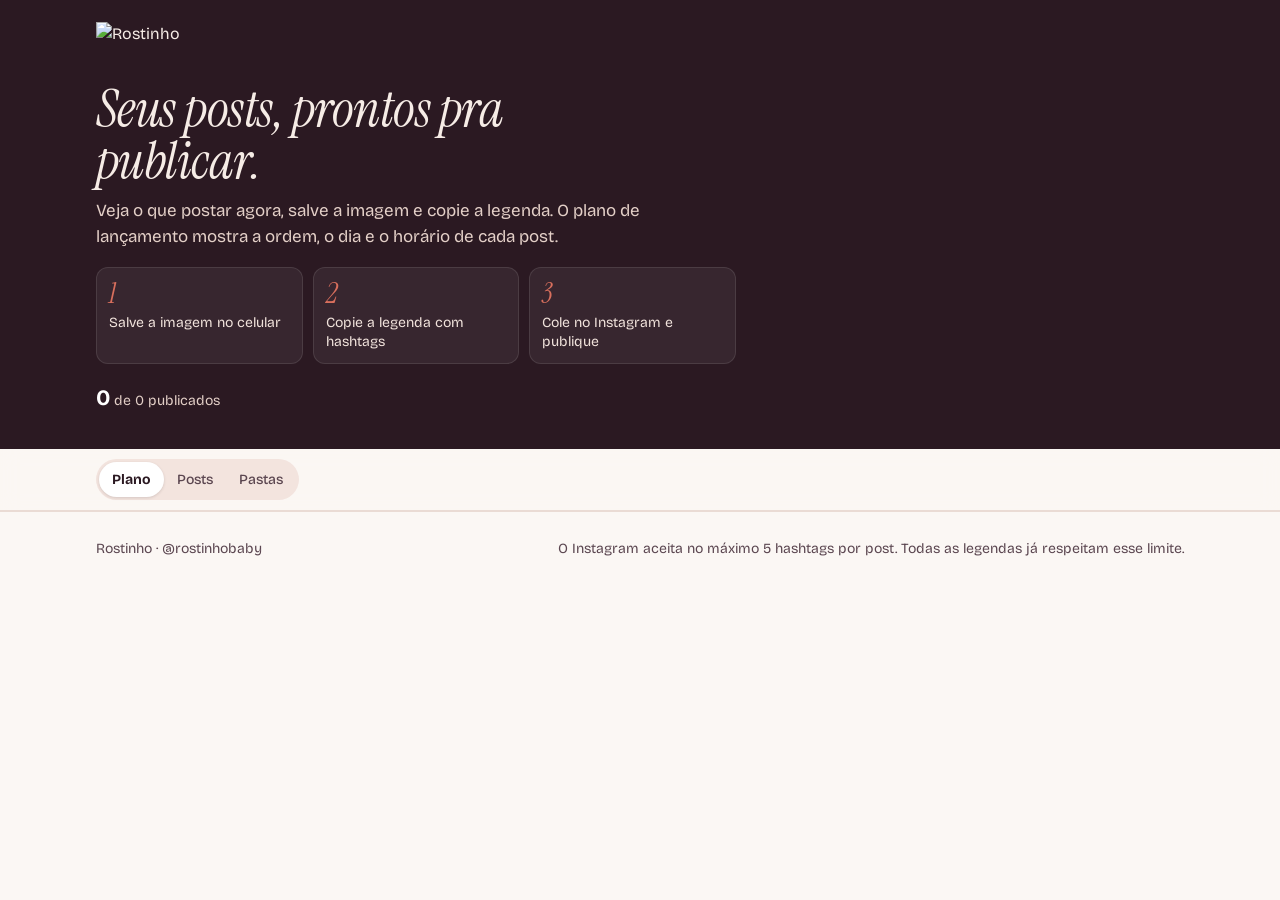
==== commit a65ab721: "Aba Plano: próximo post, checklist, calendário de lançamento, Reels, métricas, mercado e arquivo .ic" ====
--- a/src/template.html
+++ b/src/template.html
@@ -34,16 +34,16 @@
 .wrap{max-width:1120px;margin:0 auto;padding:0 16px}
 
 /* ---------- topo ---------- */
-.hero{background:var(--ink);color:#f6ece6;padding:28px 0 34px;position:relative;overflow:hidden}
+.hero{background:var(--ink);color:#f6ece6;padding:22px 0 24px;position:relative;overflow:hidden}
 .hero .wrap{position:relative}
 .hero-logo{width:min(260px,62vw);height:auto}
-.hero h1{font-family:var(--serif);font-style:italic;font-weight:400;font-size:clamp(38px,8vw,72px);line-height:.98;letter-spacing:-.01em;margin:26px 0 14px;max-width:14ch}
+.hero h1{font-family:var(--serif);font-style:italic;font-weight:400;font-size:clamp(34px,6vw,52px);line-height:1;letter-spacing:-.01em;margin:18px 0 10px;max-width:22ch}
 .hero p.lead{margin:0;max-width:52ch;color:#e3cfc7;font-size:17px}
-.steps{list-style:none;padding:0;margin:26px 0 0;display:grid;grid-template-columns:repeat(3,minmax(0,1fr));gap:10px;max-width:640px}
+.steps{list-style:none;padding:0;margin:18px 0 0;display:grid;grid-template-columns:repeat(3,minmax(0,1fr));gap:10px;max-width:640px}
 .steps li{background:rgba(255,255,255,.06);border:1px solid rgba(255,255,255,.1);border-radius:var(--radius-md);padding:12px 12px 12px;font-size:14px;line-height:1.3;color:#f1e3dc}
 .steps b{display:block;font-family:var(--serif);font-style:italic;font-weight:400;font-size:28px;line-height:1;color:var(--coral);margin-bottom:6px}
 
-.progress{margin-top:28px;max-width:640px}
+.progress{margin-top:18px;max-width:640px}
 .progress-top{display:flex;justify-content:space-between;align-items:baseline;gap:12px;font-size:14px;color:#e3cfc7}
 .progress-top strong{font-size:22px;color:#fff;font-weight:700}
 .dots{display:flex;flex-wrap:wrap;gap:6px;margin-top:10px}
@@ -157,10 +157,92 @@
 .toast{position:fixed;left:50%;bottom:calc(18px + env(safe-area-inset-bottom));transform:translate(-50%,30px);background:var(--ink);color:#fff;padding:12px 18px;border-radius:14px;font-weight:500;font-size:15px;opacity:0;pointer-events:none;transition:opacity .2s,transform .2s;z-index:50;max-width:calc(100% - 32px);text-align:center;box-shadow:0 12px 30px -10px rgba(0,0,0,.45)}
 .toast.show{opacity:1;transform:translate(-50%,0)}
 
+
+/* ---------- aba Plano ---------- */
+.filters{display:contents}.filters[hidden]{display:none}
+.post{scroll-margin-top:72px}
+.post.flash{animation:flash 1.6s ease-out}
+@keyframes flash{0%,35%{box-shadow:0 0 0 4px var(--coral)}100%{box-shadow:0 0 0 4px transparent}}
+.plan{padding-top:28px}
+.plan section{scroll-margin-top:68px}
+.plan h2{font-size:clamp(24px,4.6vw,34px);line-height:1.05;letter-spacing:-.025em;font-weight:800;margin:0 0 6px}
+.plan .sub{margin:0 0 18px;color:var(--ink-soft);max-width:62ch}
+.plan section.blk{padding-top:46px}
+.next{display:grid;grid-template-columns:minmax(0,1fr);gap:0;background:var(--ink);color:#f6ece6;border-radius:var(--radius-xl);overflow:hidden}
+@media (min-width:760px){.next{grid-template-columns:260px minmax(0,1fr)}}
+.next-img{padding:18px;display:grid;place-items:center}
+.next-img img{width:100%;max-width:230px;border-radius:14px;box-shadow:0 14px 34px -14px rgba(0,0,0,.6)}
+.next.is-story .next-img img{max-height:300px;width:auto}
+.next-body{padding:22px 22px 24px;display:flex;flex-direction:column;gap:10px;justify-content:center}
+.eyebrow{display:inline-flex;align-self:flex-start;align-items:center;gap:8px;background:var(--coral);color:#fff;border-radius:999px;padding:4px 12px;font-size:13px;font-weight:700}
+.eyebrow.late{background:#b3261e}
+.next h2{font-family:var(--serif);font-style:italic;font-weight:400;font-size:clamp(34px,6vw,50px);line-height:1;margin:2px 0 0;color:#fff}
+.next .when{font-size:17px;font-weight:700;color:#fff}
+.next .obj{color:#e3cfc7;margin:0}
+.next .btns{display:flex;flex-wrap:wrap;gap:10px;margin-top:6px}
+.next .btn{min-height:50px}
+.btn.ghost{background:rgba(255,255,255,.1);color:#fff;border:1px solid rgba(255,255,255,.22)}
+.btn.outline{background:var(--card);border:1.5px solid var(--line);color:var(--ink)}
+.after{font-size:14px;color:#cdb8b0;margin-top:4px}
+.after b{color:#fff;font-weight:500}
+.jump{display:flex;gap:8px;flex-wrap:wrap;margin:18px 0 0}
+.jump a{border:1.5px solid var(--line);background:var(--card);border-radius:999px;padding:8px 14px;font-size:14px;font-weight:500;text-decoration:none;color:var(--ink)}
+.jump a:hover{border-color:var(--coral)}
+.card-box{background:var(--card);border:1px solid var(--line);border-radius:var(--radius-xl);padding:8px 18px}
+.todo{display:flex;gap:12px;align-items:flex-start;padding:14px 0;border-bottom:1px solid var(--line)}
+.todo:last-child{border-bottom:0}
+.todo input{width:24px;height:24px;margin:2px 0 0;accent-color:var(--ok);flex:none}
+.todo label{display:block;cursor:pointer;flex:1;min-width:0}
+.todo b{display:block;font-size:16px}
+.todo span{display:block;overflow-wrap:anywhere;color:var(--ink-soft);font-size:14.5px;line-height:1.4}
+.todo.on b{text-decoration:line-through;text-decoration-color:var(--ok);color:var(--ink-soft)}
+.todo .mini{flex:none;border:1.5px solid var(--line);background:var(--paper);border-radius:10px;padding:6px 10px;font-size:13px;font-weight:700;cursor:pointer}
+.bar-prog{height:8px;border-radius:99px;background:var(--blush);overflow:hidden;margin:2px 0 8px}
+.bar-prog i{display:block;height:100%;background:var(--ok);border-radius:99px;transition:width .3s}
+.tl-actions{display:flex;flex-wrap:wrap;gap:10px;align-items:center;margin:0 0 6px}
+.tl-actions .btn{min-height:48px;font-size:15px}
+.hint{font-size:14px;color:var(--ink-soft)}
+.phase{margin-top:26px}
+.phase-head{display:flex;flex-wrap:wrap;align-items:baseline;gap:6px 12px;margin-bottom:10px}
+.phase-head h3{margin:0;font-size:22px;letter-spacing:-.02em;font-weight:800}
+.phase-head span{font-family:var(--serif);font-style:italic;font-size:19px;color:var(--coral-deep)}
+.row{display:grid;grid-template-columns:64px minmax(0,1fr) auto;gap:6px 14px;align-items:center;background:var(--card);border:1px solid var(--line);border-radius:var(--radius-lg);padding:10px 12px;margin-bottom:8px;cursor:pointer;position:relative}
+.row:hover{border-color:var(--coral)}
+.row.reel{background:var(--lav);border-color:transparent;cursor:default}
+.row.done{opacity:.55}
+.row.is-next{border:2px solid var(--coral);box-shadow:0 8px 22px -14px var(--coral)}
+.thumb{width:64px;height:64px;border-radius:12px;overflow:hidden;display:grid;place-items:center;background:var(--blush)}
+.thumb img{width:100%;height:100%;object-fit:cover}
+.thumb.reel{background:#fff;font-size:24px}
+.r-when{font-size:13px;font-weight:700;color:var(--coral-deep)}
+.r-title{font-size:17px;font-weight:700;line-height:1.2;letter-spacing:-.01em}
+.r-title .tag{margin-left:6px;vertical-align:2px;font-size:12px;padding:2px 9px}
+.r-obj{font-size:14px;color:var(--ink-soft);line-height:1.35}
+.r-chk{display:flex;align-items:center;gap:6px;font-size:13px;color:var(--ink-soft);cursor:pointer;padding:8px 2px}
+.r-chk input{width:24px;height:24px;margin:0;accent-color:var(--ok)}
+.r-chk span{display:none}
+@media (min-width:640px){.r-chk span{display:inline}}
+.grid2{display:grid;grid-template-columns:minmax(0,1fr);gap:12px}
+@media (min-width:760px){.grid2{grid-template-columns:repeat(2,minmax(0,1fr))}}
+.info{background:var(--card);border:1px solid var(--line);border-radius:var(--radius-lg);padding:16px 18px}
+.info h4{margin:0 0 6px;font-size:17px;letter-spacing:-.01em}
+.info p{margin:0;font-size:15px;color:var(--ink-soft);line-height:1.5}
+.info .badge{display:inline-block;font-size:12.5px;font-weight:700;border-radius:999px;padding:3px 10px;margin-bottom:8px;color:var(--ink)}
+.info .does{margin-top:10px;padding-top:10px;border-top:1px dashed var(--line);font-size:14.5px;color:var(--ink)}
+.info .does b{color:var(--coral-deep)}
+.info a{color:var(--coral-deep);font-weight:700}
+.info .kv{font-size:14px;margin-top:8px;color:var(--ink-soft)}
+.info .kv b{color:var(--ink)}
+.callout{background:var(--blush);border-radius:var(--radius-lg);padding:14px 16px;font-size:15px;margin-top:12px}
+.srcs{margin:0;padding:0;list-style:none;display:grid;gap:6px}
+.srcs a{color:var(--ink);text-decoration-color:var(--line);text-underline-offset:4px;text-decoration-thickness:2px}
+.srcs a:hover{text-decoration-color:var(--coral)}
+.ph-f1{background:var(--lav)}.ph-f2{background:#f8d9d1}.ph-f3{background:var(--butter)}.ph-f4{background:var(--sky)}.ph-f5{background:var(--cream)}
+
 @media (max-width:600px){
   .hero{padding:22px 0 24px}
   .hero-logo{width:180px}
-  .hero h1{font-size:40px;margin:18px 0 10px}
+  .hero h1{font-size:34px;margin:14px 0 8px}
   .hero p.lead{font-size:15px}
   .steps{margin-top:18px;gap:8px}
   .steps li{font-size:13px;padding:9px 10px}
@@ -183,7 +265,7 @@
   <div class="wrap">
     <img class="hero-logo" src="assets/logo-light.png" alt="Rostinho" width="762" height="130">
     <h1>Seus posts, prontos pra publicar.</h1>
-    <p class="lead">Cada criativo já vem com legenda, hashtags e texto alternativo, na ordem do calendário de lançamento: dia, horário e fase de cada post.</p>
+    <p class="lead">Veja o que postar agora, salve a imagem e copie a legenda. O plano de lançamento mostra a ordem, o dia e o horário de cada post.</p>
     <ol class="steps" aria-label="Como publicar">
       <li><b>1</b>Salve a imagem no celular</li>
       <li><b>2</b>Copie a legenda com hashtags</li>
@@ -198,7 +280,8 @@
 
 <nav class="bar" aria-label="Filtros">
   <div class="wrap">
-    <span class="seg" role="group" aria-label="Organizar por"><button class="view-btn" data-view="plan" aria-pressed="true">Calendário</button><button class="view-btn" data-view="folders" aria-pressed="false">Pastas</button></span>
+    <span class="seg" role="group" aria-label="Ver"><button class="view-btn" data-view="plano" aria-pressed="true">Plano</button><button class="view-btn" data-view="cal" aria-pressed="false">Posts</button><button class="view-btn" data-view="folders" aria-pressed="false">Pastas</button></span>
+    <span class="filters" id="filters" hidden>
     <span class="sep" aria-hidden="true"></span>
     <button class="chip" data-filter="all" aria-pressed="true">Tudo<span class="n" data-n="all"></span></button>
     <button class="chip" data-filter="carousel" aria-pressed="false">Carrosséis<span class="n" data-n="carousel"></span></button>
@@ -206,6 +289,7 @@
     <button class="chip" data-filter="story" aria-pressed="false">Story<span class="n" data-n="story"></span></button>
     <span class="sep" aria-hidden="true"></span>
     <label class="toggle"><input type="checkbox" id="hideDone">Esconder publicados</label>
+    </span>
   </div>
 </nav>
 
@@ -328,11 +412,15 @@
   /* ---------- render ---------- */
   var app = document.getElementById("app");
   var PHASES = DATA.phases || [];
-  var VIEW = "plan";
-  try{ VIEW = localStorage.getItem("rostinho.view") || "plan"; }catch(e){}
+  var VIEW = "plano";
+  try{ VIEW = localStorage.getItem("rostinho.view2") || "plano"; }catch(e){}
+  if (location.hash && /^#[\w-]+$/.test(location.hash) && POSTS.some(function(p){ return "#"+p.id === location.hash; })) VIEW = "cal";
   function render(){
     var html = "";
-    if (VIEW === "plan"){
+    document.getElementById("filters").hidden = VIEW === "plano";
+    if (VIEW === "plano"){
+      html = planHtml();
+    } else if (VIEW === "cal"){
       var ordered = POSTS.slice().sort(function(a,b){ return a.plan.n - b.plan.n; });
       PHASES.forEach(function(ph){
         var list = ordered.filter(function(p){ return p.plan.phase === ph.id; });
@@ -355,7 +443,7 @@
     }
     app.innerHTML = html;
     document.querySelectorAll(".view-btn").forEach(function(b){ b.setAttribute("aria-pressed", b.dataset.view === VIEW); });
-    initCards();
+    if (VIEW !== "plano") initCards();
   }
 
   function card(p){
@@ -487,7 +575,8 @@
   /* ---------- ações ---------- */
   app.addEventListener("click", function(e){
     var el = e.target.closest("[data-act]"); if (!el) return;
-    var art = el.closest(".post"), p = byId[art.dataset.id], act = el.dataset.act;
+    var art = el.closest(".post"); if (!art) return;
+    var p = byId[art.dataset.id], act = el.dataset.act;
     if (act === "copy"){ copy(fullText(p), p.type === "story" ? "Texto do sticker copiado" : "Legenda copiada. Agora é só colar no Instagram."); }
     else if (act === "tags"){ copy(p.hashtags.join(" "), "Hashtags copiadas"); }
     else if (act === "alt"){ copy(p.alt, "Texto alternativo copiado"); }
@@ -535,13 +624,183 @@
       a.hidden = !show; if (show) visible++;
     });
     document.querySelectorAll(".section").forEach(function(s){ s.classList.toggle("empty", !s.querySelector(".post:not([hidden])")); });
-    document.getElementById("emptyState").classList.toggle("show", visible === 0);
+    document.getElementById("emptyState").classList.toggle("show", VIEW !== "plano" && visible === 0);
   }
   document.querySelectorAll(".view-btn").forEach(function(b){
-    b.addEventListener("click", function(){ VIEW = b.dataset.view; try{ localStorage.setItem("rostinho.view", VIEW); }catch(e){} render(); applyFilter(); });
-  });
+    b.addEventListener("click", function(){ setView(b.dataset.view); });
+  });
+
+  /* ---------- aba Plano ---------- */
+  var PLAN = DATA.plan, YEAR = 2026;
+  var KEY_TODO = "rostinho.todo.v1", todo = load(KEY_TODO);
+  var PH = {}; PHASES.forEach(function(ph){ PH[ph.id] = ph; });
+  function parseWhen(day, time){
+    var m = day.match(/(\d+)\/(\d+)/), t = time.match(/(\d+)h(\d*)/);
+    return new Date(YEAR, +m[2]-1, +m[1], +t[1], t[2] ? +t[2] : 0);
+  }
+  function fmtOf(p){ return p.type === "carousel" ? "Carrossel · " + p.slides.length + " imagens" : p.type === "story" ? "Story" : "Post único"; }
+  function items(){
+    var a = POSTS.map(function(p){ return {id:p.id, kind:"post", p:p, title:p.title, day:p.plan.day, time:p.plan.time, phase:p.plan.phase, n:p.plan.n, obj:PLAN.objectives[p.id] || p.goal, when:parseWhen(p.plan.day, p.plan.time)}; });
+    PLAN.reels.forEach(function(r){ a.push({id:r.id, kind:"reel", r:r, title:r.title, day:r.day, time:r.time, phase:r.phase, n:99, obj:r.idea, when:parseWhen(r.day, r.time)}); });
+    a.sort(function(x,y){ return (x.when - y.when) || (x.n - y.n); });
+    return a;
+  }
+  function rel(d){
+    var t = new Date(), a = new Date(t.getFullYear(), t.getMonth(), t.getDate()), b = new Date(d.getFullYear(), d.getMonth(), d.getDate());
+    var n = Math.round((b - a) / 864e5);
+    return {n:n, txt: n === 0 ? "hoje" : n === 1 ? "amanhã" : n > 1 ? "em " + n + " dias" : n === -1 ? "ontem" : "há " + (-n) + " dias"};
+  }
+  function planHtml(){
+    var all = items();
+    var posts = all.filter(function(i){ return i.kind === "post"; });
+    var next = posts.filter(function(i){ return !done[i.id]; })[0];
+    var h = '<div class="plan">';
+
+    /* próximo post */
+    if (next){
+      var r = rel(next.when), late = r.n < 0, p = next.p;
+      var after = posts.filter(function(i){ return !done[i.id] && i !== next; }).slice(0,2);
+      h += '<section class="next'+(p.type==="story"?" is-story":"")+'" aria-label="Próximo post">'+
+        '<div class="next-img" style="background:'+p.slides[0].bg+'"><img src="'+p.slides[0].web+'" alt="'+esc(p.title)+'"></div>'+
+        '<div class="next-body"><span class="eyebrow'+(late?" late":"")+'">'+(late?"Atrasado · ":"Próximo post · ")+r.txt+'</span>'+
+        '<h2>'+esc(p.title)+'</h2>'+
+        '<div class="when">'+esc(next.day)+' às '+esc(next.time)+' · '+fmtOf(p)+'</div>'+
+        '<p class="obj">Objetivo: '+esc(next.obj)+'</p>'+
+        '<div class="btns"><button class="btn accent" data-go="'+p.id+'">Abrir imagem e legenda</button><button class="btn ghost" data-pdone="'+p.id+'">Já publiquei</button></div>'+
+        (after.length ? '<div class="after">Depois: '+after.map(function(a){ return '<b>'+esc(a.title)+'</b> ('+esc(a.day)+')'; }).join(" · ")+'</div>' : '')+
+        '</div></section>';
+    } else {
+      h += '<section class="next" style="padding:28px"><div class="next-body"><span class="eyebrow" style="background:var(--ok)">Plano concluído</span><h2>Todos os posts publicados.</h2><p class="obj">Agora é acompanhar os números e conversar com quem comentou.</p></div></section>';
+    }
+
+    h += '<nav class="jump" aria-label="Ir para">'+
+      '<a href="#pl-todo">Antes do dia 1</a><a href="#pl-cal">Calendário</a><a href="#pl-why">Por que essa ordem</a><a href="#pl-stories">Stories e Reels</a><a href="#pl-metrics">Como medir</a><a href="#pl-market">Mercado</a></nav>';
+
+    /* checklist */
+    var tdone = PLAN.todo.filter(function(t){ return todo[t.id]; }).length;
+    h += '<section class="blk" id="pl-todo"><h2>Antes do dia 1</h2><p class="sub">'+esc(PLAN.todoDeadline)+'.</p>'+
+      '<div class="card-box"><div class="bar-prog" aria-hidden="true"><i style="width:'+Math.round(tdone/PLAN.todo.length*100)+'%"></i></div><div class="hint" style="margin-bottom:4px">'+tdone+' de '+PLAN.todo.length+' prontos</div>';
+    PLAN.todo.forEach(function(t){
+      h += '<div class="todo'+(todo[t.id]?" on":"")+'"><input type="checkbox" id="td-'+t.id+'" data-todo="'+t.id+'"'+(todo[t.id]?" checked":"")+'><label for="td-'+t.id+'"><b>'+esc(t.t)+'</b><span>'+esc(t.d)+'</span></label>'+
+        (t.copy ? '<button class="mini" data-copy="'+esc(t.copy)+'">Copiar UTM</button>' : '')+'</div>';
+    });
+    h += '</div></section>';
+
+    /* calendário */
+    h += '<section class="blk" id="pl-cal"><h2>Calendário de publicação</h2><p class="sub">'+esc(PLAN.intro)+' Toque em um post para abrir a imagem e a legenda.</p>'+
+      '<div class="tl-actions"><button class="btn outline" data-ics="1">'+I.down+'<span>Levar para o meu calendário</span></button><span class="hint">Cria um lembrete 30 min antes de cada post.</span></div>';
+    var firstUndone = next ? next.id : null;
+    PHASES.forEach(function(ph){
+      var list = all.filter(function(i){ return i.phase === ph.id; });
+      if (!list.length) return;
+      h += '<div class="phase"><div class="phase-head"><h3>'+esc(ph.title)+'</h3><span>'+esc(ph.range)+' · '+esc(ph.goal)+'</span></div>';
+      list.forEach(function(i){
+        var isPost = i.kind === "post", on = !!done[i.id];
+        var thumb = isPost ? '<div class="thumb" style="background:'+i.p.slides[0].bg+'"><img src="'+i.p.slides[0].web+'" alt="" loading="lazy"></div>' : '<div class="thumb reel" aria-hidden="true">▶</div>';
+        var tags = isPost ? '<span class="tag '+(i.p.type==="carousel"?"carousel":i.p.type==="story"?"story":"")+'">'+(i.p.type==="carousel"?"Carrossel":i.p.type==="story"?"Story":"Post")+'</span>'+(i.p.pin?'<span class="tag pin">Fixar</span>':'') : '<span class="tag" style="background:#fff">Reel · a partir do '+esc(i.r.from)+'</span>';
+        h += '<div class="row'+(isPost?"":" reel")+(on?" done":"")+(i.id===firstUndone?" is-next":"")+'"'+(isPost?' data-go="'+i.id+'" role="button" tabindex="0"':'')+'>'+thumb+
+          '<div><div class="r-when">'+esc(i.day)+' · '+esc(i.time)+'</div><div class="r-title">'+esc(i.title)+tags+'</div><div class="r-obj">'+(isPost?"Objetivo: ":"")+esc(i.obj)+'</div></div>'+
+          '<label class="r-chk"><input type="checkbox" data-pdone="'+i.id+'" aria-label="Marcar '+esc(i.title)+' como feito"'+(on?" checked":"")+'><span>'+(isPost?"Publicado":"Feito")+'</span></label></div>';
+      });
+      h += '</div>';
+    });
+    h += '</section>';
+
+    /* por que essa ordem */
+    h += '<section class="blk" id="pl-why"><h2>Por que essa ordem</h2><p class="sub">A sequência leva a mãe de “quero ver o rosto do meu bebê” até “vou baixar e mostrar para a família”. Cada fase prepara a seguinte.</p><div class="grid2">';
+    PLAN.why.forEach(function(w){
+      var ph = PH[w.phase], i = w.text.indexOf(". ");
+      h += '<div class="info"><span class="badge ph-'+ph.id+'">'+esc(ph.title)+' · '+esc(ph.range)+'</span><h4>'+esc(w.text.slice(0,i))+'</h4><p>'+esc(w.text.slice(i+2))+'</p></div>';
+    });
+    PLAN.rules.forEach(function(r){ h += '<div class="info"><h4>'+esc(r.t)+'</h4><p>'+esc(r.d)+'</p></div>'; });
+    h += '</div></section>';
+
+    /* stories e reels */
+    h += '<section class="blk" id="pl-stories"><h2>Stories e Reels de apoio</h2><p class="sub">'+esc(PLAN.reelsNote)+' Os três Reels já estão no calendário acima.</p><div class="grid2">';
+    PLAN.stories.forEach(function(x){ h += '<div class="info"><h4>'+esc(x.t)+'</h4><p>'+esc(x.d)+'</p></div>'; });
+    h += '</div></section>';
+
+    /* métricas */
+    h += '<section class="blk" id="pl-metrics"><h2>Como medir</h2><p class="sub">Cada fase tem uma métrica principal. Curtidas não estão entre elas.</p><div class="grid2">';
+    PLAN.metrics.forEach(function(m){
+      var ph = PH[m.phase];
+      h += '<div class="info"><span class="badge ph-'+ph.id+'">'+esc(ph.title)+'</span><h4>'+esc(m.m)+'</h4><div class="kv"><b>Onde ver:</b> '+esc(m.where)+'</div><div class="does"><b>Se ficar abaixo:</b> '+esc(m.fix)+'</div></div>';
+    });
+    h += '</div><div class="callout">'+esc(PLAN.metricsNote)+'</div><div class="callout">'+esc(PLAN.timing)+'</div></section>';
+
+    /* mercado */
+    h += '<section class="blk" id="pl-market"><h2>O que o mercado mostra</h2><p class="sub">O Instagram premia o post que alguém envia para outra pessoa, e o carrossel é o formato estático que mais engaja. Por isso os dois carrosséis ficam no centro do lançamento e cada legenda pede uma ação só.</p><div class="grid2">';
+    PLAN.market.forEach(function(m){
+      h += '<div class="info"><h4>'+esc(m.fact)+'</h4><p><a href="'+m.url+'" target="_blank" rel="noopener">'+esc(m.src)+'</a></p><div class="does"><b>No plano:</b> '+esc(m.does)+'</div></div>';
+    });
+    h += '</div><div class="callout"><b>Concorrência.</b> '+esc(PLAN.competition)+'</div></section>';
+
+    /* fontes */
+    h += '<section class="blk" id="pl-src"><h2>Fontes</h2><ul class="srcs">'+PLAN.sources.map(function(x){ return '<li><a href="'+x[1]+'" target="_blank" rel="noopener">'+esc(x[0])+'</a></li>'; }).join("")+'</ul></section>';
+    return h + '</div>';
+  }
+
+  function setView(v){
+    VIEW = v; try{ localStorage.setItem("rostinho.view2", VIEW); }catch(e){}
+    render(); applyFilter();
+    var top = app.offsetTop - 56; if (window.scrollY > top) window.scrollTo(0, Math.max(0, top));
+  }
+  function openPost(id){
+    VIEW = "cal"; filter = "all"; hide.checked = false;
+    try{ localStorage.setItem("rostinho.view2", VIEW); sessionStorage.setItem("rostinho.filter","all"); sessionStorage.setItem("rostinho.hide","0"); }catch(e){}
+    render(); applyFilter();
+    var el = document.getElementById(id);
+    if (el){ el.scrollIntoView({block:"start"}); el.classList.add("flash"); setTimeout(function(){ el.classList.remove("flash"); }, 1700); }
+  }
+  function icsEsc(t){ return String(t).replace(/\\/g,"\\\\").replace(/;/g,"\;").replace(/,/g,"\\,").replace(/\n/g,"\\n"); }
+  function pad(n){ return (n<10?"0":"")+n; }
+  function loc(d){ return d.getFullYear()+pad(d.getMonth()+1)+pad(d.getDate())+"T"+pad(d.getHours())+pad(d.getMinutes())+"00"; }
+  function downloadIcs(){
+    var base = location.href.split("#")[0], now = new Date();
+    var stamp = now.getUTCFullYear()+pad(now.getUTCMonth()+1)+pad(now.getUTCDate())+"T"+pad(now.getUTCHours())+pad(now.getUTCMinutes())+"00Z";
+    var L = ["BEGIN:VCALENDAR","VERSION:2.0","PRODID:-//Rostinho//Plano de posts//PT","CALSCALE:GREGORIAN","X-WR-CALNAME:Rostinho · Plano de posts"];
+    items().forEach(function(i){
+      var end = new Date(i.when.getTime() + 30*60000);
+      var desc = (i.kind === "post" ? "Objetivo: " + i.obj + "\nAbra a imagem e a legenda: " + base + "#" + i.id : i.obj);
+      L.push("BEGIN:VEVENT","UID:"+i.id+"@rostinho-posts","DTSTAMP:"+stamp,"DTSTART:"+loc(i.when),"DTEND:"+loc(end),
+        "SUMMARY:"+icsEsc((i.kind === "post" ? "Postar: " : "Gravar e postar: ") + i.title),"DESCRIPTION:"+icsEsc(desc),
+        "BEGIN:VALARM","TRIGGER:-PT30M","ACTION:DISPLAY","DESCRIPTION:Hora de postar","END:VALARM","END:VEVENT");
+    });
+    L.push("END:VCALENDAR");
+    var url = URL.createObjectURL(new Blob([L.join("\r\n")], {type:"text/calendar;charset=utf-8"}));
+    anchorDownload(url, "rostinho-plano-de-posts.ics");
+    setTimeout(function(){ URL.revokeObjectURL(url); }, 4000);
+    toast("Arquivo de calendário baixado. Abra para adicionar.");
+  }
+  app.addEventListener("click", function(e){
+    var t = e.target;
+    if (t.closest("[data-pdone]") || t.closest(".r-chk")) return;
+    var c;
+    if ((c = t.closest("[data-copy]"))){ copy(c.dataset.copy, "Copiado"); return; }
+    if (t.closest("[data-ics]")){ downloadIcs(); return; }
+    if ((c = t.closest("[data-go]"))){ openPost(c.dataset.go); return; }
+  });
+  app.addEventListener("keydown", function(e){
+    if ((e.key === "Enter" || e.key === " ") && e.target.matches(".row[data-go]")){ e.preventDefault(); openPost(e.target.dataset.go); }
+  });
+  app.addEventListener("click", function(e){
+    var b = e.target.closest("button[data-pdone]"); if (!b) return;
+    toggleDone(b.dataset.pdone, true);
+  });
+  app.addEventListener("change", function(e){
+    var c = e.target;
+    if (c.dataset.pdone){ toggleDone(c.dataset.pdone, c.checked); }
+    else if (c.dataset.todo){ if (c.checked) todo[c.dataset.todo] = 1; else delete todo[c.dataset.todo]; save(KEY_TODO, todo); render(); }
+  });
+  function toggleDone(id, on){
+    if (on) done[id] = Date.now(); else delete done[id];
+    save(KEY_DONE, done); updateProgress(); render();
+    if (on) toast("Marcado como publicado");
+  }
+
   render();
   applyFilter();
+  if (VIEW === "cal" && location.hash){ var h0 = document.getElementById(location.hash.slice(1)); if (h0) setTimeout(function(){ h0.scrollIntoView({block:"start"}); }, 50); }
 })();
 </script>
 </body>
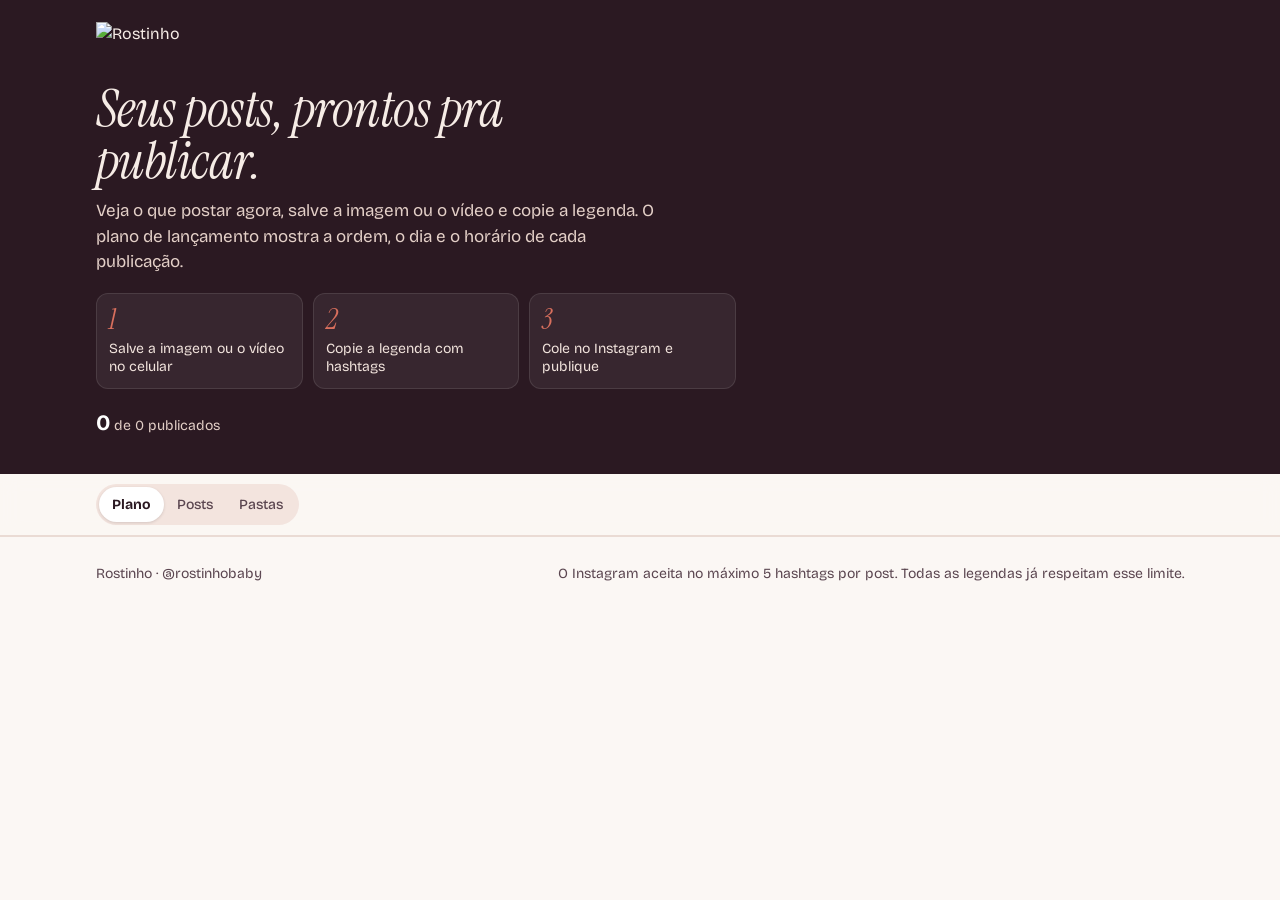
==== commit db952e63: "Plano com 8 Reels e carrossel R9: sequência, legendas, docs e site Co-Authored-By: Claude Sonnet 5.5" ====
--- a/src/template.html
+++ b/src/template.html
@@ -90,6 +90,12 @@
 .slide{flex:0 0 100%;scroll-snap-align:center;position:relative}
 .slide img{width:100%;height:auto;border-radius:var(--radius-lg);box-shadow:0 1px 0 rgba(43,25,34,.06),0 12px 30px -18px rgba(43,25,34,.45);background:#eee}
 .post.story .slide img{max-height:72vh;width:auto;margin:0 auto}
+.tag.reel{background:#e6dcff}
+.reel-slide{display:flex;justify-content:center}
+.vwrap{position:relative;width:min(100%,360px);aspect-ratio:9/16;border-radius:var(--radius-lg);overflow:hidden;background:#111;box-shadow:0 12px 30px -18px rgba(43,25,34,.45)}
+.vwrap img,.vwrap video{width:100%;height:100%;object-fit:cover;display:block;border-radius:0;box-shadow:none}
+.vwrap .play{position:absolute;left:50%;top:50%;width:68px;height:68px;margin:-34px 0 0 -34px;border-radius:50%;border:0;background:rgba(255,255,255,.94);color:var(--ink);display:grid;place-items:center;cursor:pointer;box-shadow:0 8px 24px -8px rgba(0,0,0,.5)}
+.post.reel .nav{display:none}
 .slide-dl{position:absolute;right:10px;top:10px;width:38px;height:38px;border-radius:50%;border:0;background:rgba(255,255,255,.92);display:grid;place-items:center;cursor:pointer;box-shadow:0 4px 14px -6px rgba(0,0,0,.4)}
 .slide-dl svg{width:18px;height:18px}
 .nav{display:flex;align-items:center;justify-content:space-between;gap:10px}
@@ -265,9 +271,9 @@
   <div class="wrap">
     <img class="hero-logo" src="assets/logo-light.png" alt="Rostinho" width="762" height="130">
     <h1>Seus posts, prontos pra publicar.</h1>
-    <p class="lead">Veja o que postar agora, salve a imagem e copie a legenda. O plano de lançamento mostra a ordem, o dia e o horário de cada post.</p>
+    <p class="lead">Veja o que postar agora, salve a imagem ou o vídeo e copie a legenda. O plano de lançamento mostra a ordem, o dia e o horário de cada publicação.</p>
     <ol class="steps" aria-label="Como publicar">
-      <li><b>1</b>Salve a imagem no celular</li>
+      <li><b>1</b>Salve a imagem ou o vídeo no celular</li>
       <li><b>2</b>Copie a legenda com hashtags</li>
       <li><b>3</b>Cole no Instagram e publique</li>
     </ol>
@@ -286,6 +292,7 @@
     <button class="chip" data-filter="all" aria-pressed="true">Tudo<span class="n" data-n="all"></span></button>
     <button class="chip" data-filter="carousel" aria-pressed="false">Carrosséis<span class="n" data-n="carousel"></span></button>
     <button class="chip" data-filter="single" aria-pressed="false">Posts únicos<span class="n" data-n="single"></span></button>
+    <button class="chip" data-filter="reel" aria-pressed="false">Reels<span class="n" data-n="reel"></span></button>
     <button class="chip" data-filter="story" aria-pressed="false">Story<span class="n" data-n="story"></span></button>
     <span class="sep" aria-hidden="true"></span>
     <label class="toggle"><input type="checkbox" id="hideDone">Esconder publicados</label>
@@ -369,6 +376,16 @@
   }
   function canShareFiles(files){ try{ return !!(navigator.canShare && navigator.canShare({files: files})); }catch(e){ return false; } }
 
+  function saveVideo(p, btn){
+    var path = p.video.full;
+    if (!isTouch){ anchorDownload(path, fileName(path)); toast("Baixando o vídeo (" + mb(p.video.bytes) + ")"); return; }
+    var label = btn.querySelector("span").textContent; btn.disabled = true; btn.querySelector("span").textContent = "Preparando…";
+    fetch(path).then(function(r){ if(!r.ok) throw 0; return r.blob(); }).then(function(b){
+      var f = new File([b], fileName(path), {type:"video/mp4"});
+      if (canShareFiles([f])) return navigator.share({files:[f]}).catch(function(){});
+      anchorDownload(path, fileName(path));
+    }).catch(function(){ anchorDownload(path, fileName(path)); }).then(function(){ btn.disabled = false; btn.querySelector("span").textContent = label; });
+  }
   function saveImages(paths, btn, zip){
     // Computador: baixa direto (carrossel vai em .zip)
     if (!isTouch){
@@ -435,7 +452,8 @@
         if (!list.length) return;
         var feed = list.filter(function(p){ return p.type !== "story"; }).length;
         var st = list.length - feed;
-        var countTxt = list[0].type === "carousel" && list.length === 1 ? plural(list[0].slides.length, "imagem", "imagens") + ", 1 legenda" : plural(feed, "post", "posts") + (st ? " + " + plural(st, "story", "stories") : "");
+        var nreel = list.filter(function(p){ return p.type === "reel"; }).length;
+        var countTxt = nreel === list.length ? plural(nreel, "Reel", "Reels") + ", 1 legenda cada" : list[0].type === "carousel" && list.length === 1 ? plural(list[0].slides.length, "imagem", "imagens") + ", 1 legenda" : plural(feed, "post", "posts") + (st ? " + " + plural(st, "story", "stories") : "");
         html += '<section class="section" data-section="'+sec.id+'"><div class="section-head"><h2>'+esc(sec.title)+'</h2><span class="count">'+countTxt+'</span></div>';
         list.forEach(function(p){ html += card(p); });
         html += "</section>";
@@ -447,14 +465,14 @@
   }
 
   function card(p){
-    var n = p.slides.length, isCar = p.type === "carousel", isStory = p.type === "story";
-    var typeTag = isCar ? '<span class="tag carousel">Carrossel · '+n+' imagens</span>' : isStory ? '<span class="tag story">Story 9:16</span>' : '<span class="tag">Post único</span>';
-    var slides = p.slides.map(function(s,i){
+    var n = p.slides.length, isCar = p.type === "carousel", isStory = p.type === "story", isReel = p.type === "reel";
+    var typeTag = isCar ? '<span class="tag carousel">Carrossel · '+n+' imagens</span>' : isStory ? '<span class="tag story">Story 9:16</span>' : isReel ? '<span class="tag reel">Reel · '+p.video.dur+' s</span>' : '<span class="tag">Post único</span>';
+    var slides = isReel ? '<div class="slide reel-slide" data-bg="'+p.slides[0].bg+'"><div class="vwrap"><img src="'+p.slides[0].web+'" width="'+p.slides[0].w+'" height="'+p.slides[0].h+'" loading="lazy" decoding="async" alt="Capa do Reel: '+esc(p.title)+'"><button class="play" data-act="play" aria-label="Ver o Reel">'+'<svg viewBox="0 0 24 24" width="30" height="30" aria-hidden="true"><path d="M8 5v14l11-7z" fill="currentColor"/></svg></button></div></div>' : p.slides.map(function(s,i){
       return '<div class="slide" data-bg="'+s.bg+'"><img src="'+s.web+'" width="'+s.w+'" height="'+s.h+'" loading="lazy" decoding="async" alt="'+(n>1? "Imagem "+(i+1)+" de "+n : esc(p.title))+'">'+
         (n>1 ? '<button class="slide-dl" data-act="slide" data-i="'+i+'" aria-label="Salvar só a imagem '+(i+1)+'">'+I.down+'</button>' : '')+'</div>';
     }).join("");
     var pager = isCar ? p.slides.map(function(_,i){ return '<i'+(i===0?' class="cur"':'')+'></i>'; }).join("") : "";
-    var saveLabel = n > 1 ? "Salvar " + n + " imagens" : "Salvar imagem";
+    var saveLabel = isReel ? "Baixar vídeo" : n > 1 ? "Salvar " + n + " imagens" : "Salvar imagem";
     var size = p.slides.reduce(function(a,s){ return a + s.bytes; }, 0);
     var editedCls = edits[p.id] != null ? " is-edited" : "";
 
@@ -474,9 +492,13 @@
     }
 
     var copyLabel = isStory ? "Copiar texto" : "Copiar legenda";
+    var extra = "";
+    if (isReel) extra = '<div class="tip">'+esc(p.coverNote)+'</div><div class="tip">'+esc(p.audioNote)+'</div>'+
+      '<div class="caption-box open"><div class="caption-label"><span>Primeiro comentário (fixe logo após postar)</span></div><div class="caption">'+esc(p.firstComment)+'</div></div>';
     var minor = [];
     if (!isStory) minor.push('<button data-act="tags">Copiar só as hashtags</button>');
     minor.push('<button data-act="alt">Copiar texto alternativo</button>');
+    if (isReel){ minor.push('<button data-act="fc">Copiar primeiro comentário</button>'); minor.push('<a href="'+p.video.cover+'" download>Baixar capa (JPG)</a>'); }
     if (p.zip) minor.push('<a href="'+p.zip+'" download>Baixar .zip ('+mb(size)+')</a>');
 
     return '<article class="post '+p.type+(done[p.id] ? " is-done" : "")+'" id="'+p.id+'" data-id="'+p.id+'" data-type="'+p.type+'">'+
@@ -489,13 +511,13 @@
         '<h3>'+esc(p.title)+'</h3>'+
         '<p class="goal">'+esc(p.goal)+'</p>'+
         (p.note ? '<div class="note">'+esc(p.note)+'</div>' : '')+
-        textBlock+
+        textBlock+extra+
         '<div class="actions">'+
           '<button class="btn primary" data-act="save" data-label="'+saveLabel+'">'+I.down+'<span>'+saveLabel+'</span></button>'+
           '<button class="btn accent" data-act="copy">'+I.copy+'<span>'+copyLabel+'</span></button>'+
         '</div>'+
         '<div class="minor">'+minor.join("")+'</div>'+
-        '<label class="done-row"><input type="checkbox" data-act="done"'+(done[p.id]?" checked":"")+'>Já publiquei este '+(isStory ? "story" : "post")+'</label>'+
+        '<label class="done-row"><input type="checkbox" data-act="done"'+(done[p.id]?" checked":"")+'>Já publiquei este '+(isStory ? "story" : isReel ? "reel" : "post")+'</label>'+
       '</div>'+
     '</article>';
   }
@@ -506,7 +528,7 @@
   var dotsEl = document.getElementById("dots");
   dotsEl.innerHTML = POSTS.map(function(p){ return '<span data-dot="'+p.id+'"></span>'; }).join("");
   document.getElementById("totalCount").textContent = POSTS.length;
-  ["all","carousel","single","story"].forEach(function(t){
+  ["all","carousel","single","reel","story"].forEach(function(t){
     var c = t === "all" ? POSTS.length : POSTS.filter(function(p){ return p.type === t; }).length;
     var el = document.querySelector('[data-n="'+t+'"]'); if (el) el.textContent = c;
   });
@@ -580,6 +602,13 @@
     if (act === "copy"){ copy(fullText(p), p.type === "story" ? "Texto do sticker copiado" : "Legenda copiada. Agora é só colar no Instagram."); }
     else if (act === "tags"){ copy(p.hashtags.join(" "), "Hashtags copiadas"); }
     else if (act === "alt"){ copy(p.alt, "Texto alternativo copiado"); }
+    else if (act === "fc"){ copy(p.firstComment, "Primeiro comentário copiado"); }
+    else if (act === "play"){
+      var vw = art.querySelector(".vwrap");
+      vw.innerHTML = '<video src="'+p.video.web+'" poster="'+p.slides[0].web+'" controls playsinline autoplay preload="auto"></video>';
+      var v = vw.querySelector("video"); v.play().catch(function(){});
+    }
+    else if (act === "save" && p.type === "reel"){ saveVideo(p, el); }
     else if (act === "save"){ saveImages(p.slides.map(function(s){ return s.full; }), el, p.zip); }
     else if (act === "slide"){ var s = p.slides[+el.dataset.i]; if (isTouch && navigator.share){ getFiles([s.full]).then(function(f){ if (canShareFiles(f)) navigator.share({files:f}).catch(function(){}); else anchorDownload(s.full, fileName(s.full)); }); } else anchorDownload(s.full, fileName(s.full)); }
     else if (act === "prev"){ art.querySelector(".track")._go(-1); }
@@ -638,7 +667,7 @@
     var m = day.match(/(\d+)\/(\d+)/), t = time.match(/(\d+)h(\d*)/);
     return new Date(YEAR, +m[2]-1, +m[1], +t[1], t[2] ? +t[2] : 0);
   }
-  function fmtOf(p){ return p.type === "carousel" ? "Carrossel · " + p.slides.length + " imagens" : p.type === "story" ? "Story" : "Post único"; }
+  function fmtOf(p){ return p.type === "carousel" ? "Carrossel · " + p.slides.length + " imagens" : p.type === "story" ? "Story" : p.type === "reel" ? "Reel · " + p.video.dur + " s" : "Post único"; }
   function items(){
     var a = POSTS.map(function(p){ return {id:p.id, kind:"post", p:p, title:p.title, day:p.plan.day, time:p.plan.time, phase:p.plan.phase, n:p.plan.n, obj:PLAN.objectives[p.id] || p.goal, when:parseWhen(p.plan.day, p.plan.time)}; });
     PLAN.reels.forEach(function(r){ a.push({id:r.id, kind:"reel", r:r, title:r.title, day:r.day, time:r.time, phase:r.phase, n:99, obj:r.idea, when:parseWhen(r.day, r.time)}); });
@@ -666,7 +695,7 @@
         '<h2>'+esc(p.title)+'</h2>'+
         '<div class="when">'+esc(next.day)+' às '+esc(next.time)+' · '+fmtOf(p)+'</div>'+
         '<p class="obj">Objetivo: '+esc(next.obj)+'</p>'+
-        '<div class="btns"><button class="btn accent" data-go="'+p.id+'">Abrir imagem e legenda</button><button class="btn ghost" data-pdone="'+p.id+'">Já publiquei</button></div>'+
+        '<div class="btns"><button class="btn accent" data-go="'+p.id+'">Abrir '+(p.type==="reel"?"vídeo":"imagem")+' e legenda</button><button class="btn ghost" data-pdone="'+p.id+'">Já publiquei</button></div>'+
         (after.length ? '<div class="after">Depois: '+after.map(function(a){ return '<b>'+esc(a.title)+'</b> ('+esc(a.day)+')'; }).join(" · ")+'</div>' : '')+
         '</div></section>';
     } else {
@@ -697,7 +726,7 @@
       list.forEach(function(i){
         var isPost = i.kind === "post", on = !!done[i.id];
         var thumb = isPost ? '<div class="thumb" style="background:'+i.p.slides[0].bg+'"><img src="'+i.p.slides[0].web+'" alt="" loading="lazy"></div>' : '<div class="thumb reel" aria-hidden="true">▶</div>';
-        var tags = isPost ? '<span class="tag '+(i.p.type==="carousel"?"carousel":i.p.type==="story"?"story":"")+'">'+(i.p.type==="carousel"?"Carrossel":i.p.type==="story"?"Story":"Post")+'</span>'+(i.p.pin?'<span class="tag pin">Fixar</span>':'') : '<span class="tag" style="background:#fff">Reel · a partir do '+esc(i.r.from)+'</span>';
+        var tags = isPost ? '<span class="tag '+(i.p.type==="carousel"?"carousel":i.p.type==="story"?"story":i.p.type==="reel"?"reel":"")+'">'+(i.p.type==="carousel"?"Carrossel":i.p.type==="story"?"Story":i.p.type==="reel"?"Reel":"Post")+'</span>'+(i.p.pin?'<span class="tag pin">Fixar</span>':'') : '<span class="tag" style="background:#fff">Reel · a partir do '+esc(i.r.from)+'</span>';
         h += '<div class="row'+(isPost?"":" reel")+(on?" done":"")+(i.id===firstUndone?" is-next":"")+'"'+(isPost?' data-go="'+i.id+'" role="button" tabindex="0"':'')+'>'+thumb+
           '<div><div class="r-when">'+esc(i.day)+' · '+esc(i.time)+'</div><div class="r-title">'+esc(i.title)+tags+'</div><div class="r-obj">'+(isPost?"Objetivo: ":"")+esc(i.obj)+'</div></div>'+
           '<label class="r-chk"><input type="checkbox" data-pdone="'+i.id+'" aria-label="Marcar '+esc(i.title)+' como feito"'+(on?" checked":"")+'><span>'+(isPost?"Publicado":"Feito")+'</span></label></div>';
@@ -716,7 +745,7 @@
     h += '</div></section>';
 
     /* stories e reels */
-    h += '<section class="blk" id="pl-stories"><h2>Stories e Reels de apoio</h2><p class="sub">'+esc(PLAN.reelsNote)+' Os três Reels já estão no calendário acima.</p><div class="grid2">';
+    h += '<section class="blk" id="pl-stories"><h2>Stories e Reels de apoio</h2><p class="sub">'+esc(PLAN.reelsNote)+' Os Reels já estão no calendário acima.</p><div class="grid2">';
     PLAN.stories.forEach(function(x){ h += '<div class="info"><h4>'+esc(x.t)+'</h4><p>'+esc(x.d)+'</p></div>'; });
     h += '</div></section>';
 
@@ -761,7 +790,7 @@
     var L = ["BEGIN:VCALENDAR","VERSION:2.0","PRODID:-//Rostinho//Plano de posts//PT","CALSCALE:GREGORIAN","X-WR-CALNAME:Rostinho · Plano de posts"];
     items().forEach(function(i){
       var end = new Date(i.when.getTime() + 30*60000);
-      var desc = (i.kind === "post" ? "Objetivo: " + i.obj + "\nAbra a imagem e a legenda: " + base + "#" + i.id : i.obj);
+      var desc = (i.kind === "post" ? "Objetivo: " + i.obj + "\nAbra a mídia e a legenda: " + base + "#" + i.id : i.obj);
       L.push("BEGIN:VEVENT","UID:"+i.id+"@rostinho-posts","DTSTAMP:"+stamp,"DTSTART:"+loc(i.when),"DTEND:"+loc(end),
         "SUMMARY:"+icsEsc((i.kind === "post" ? "Postar: " : "Gravar e postar: ") + i.title),"DESCRIPTION:"+icsEsc(desc),
         "BEGIN:VALARM","TRIGGER:-PT30M","ACTION:DISPLAY","DESCRIPTION:Hora de postar","END:VALARM","END:VEVENT");
